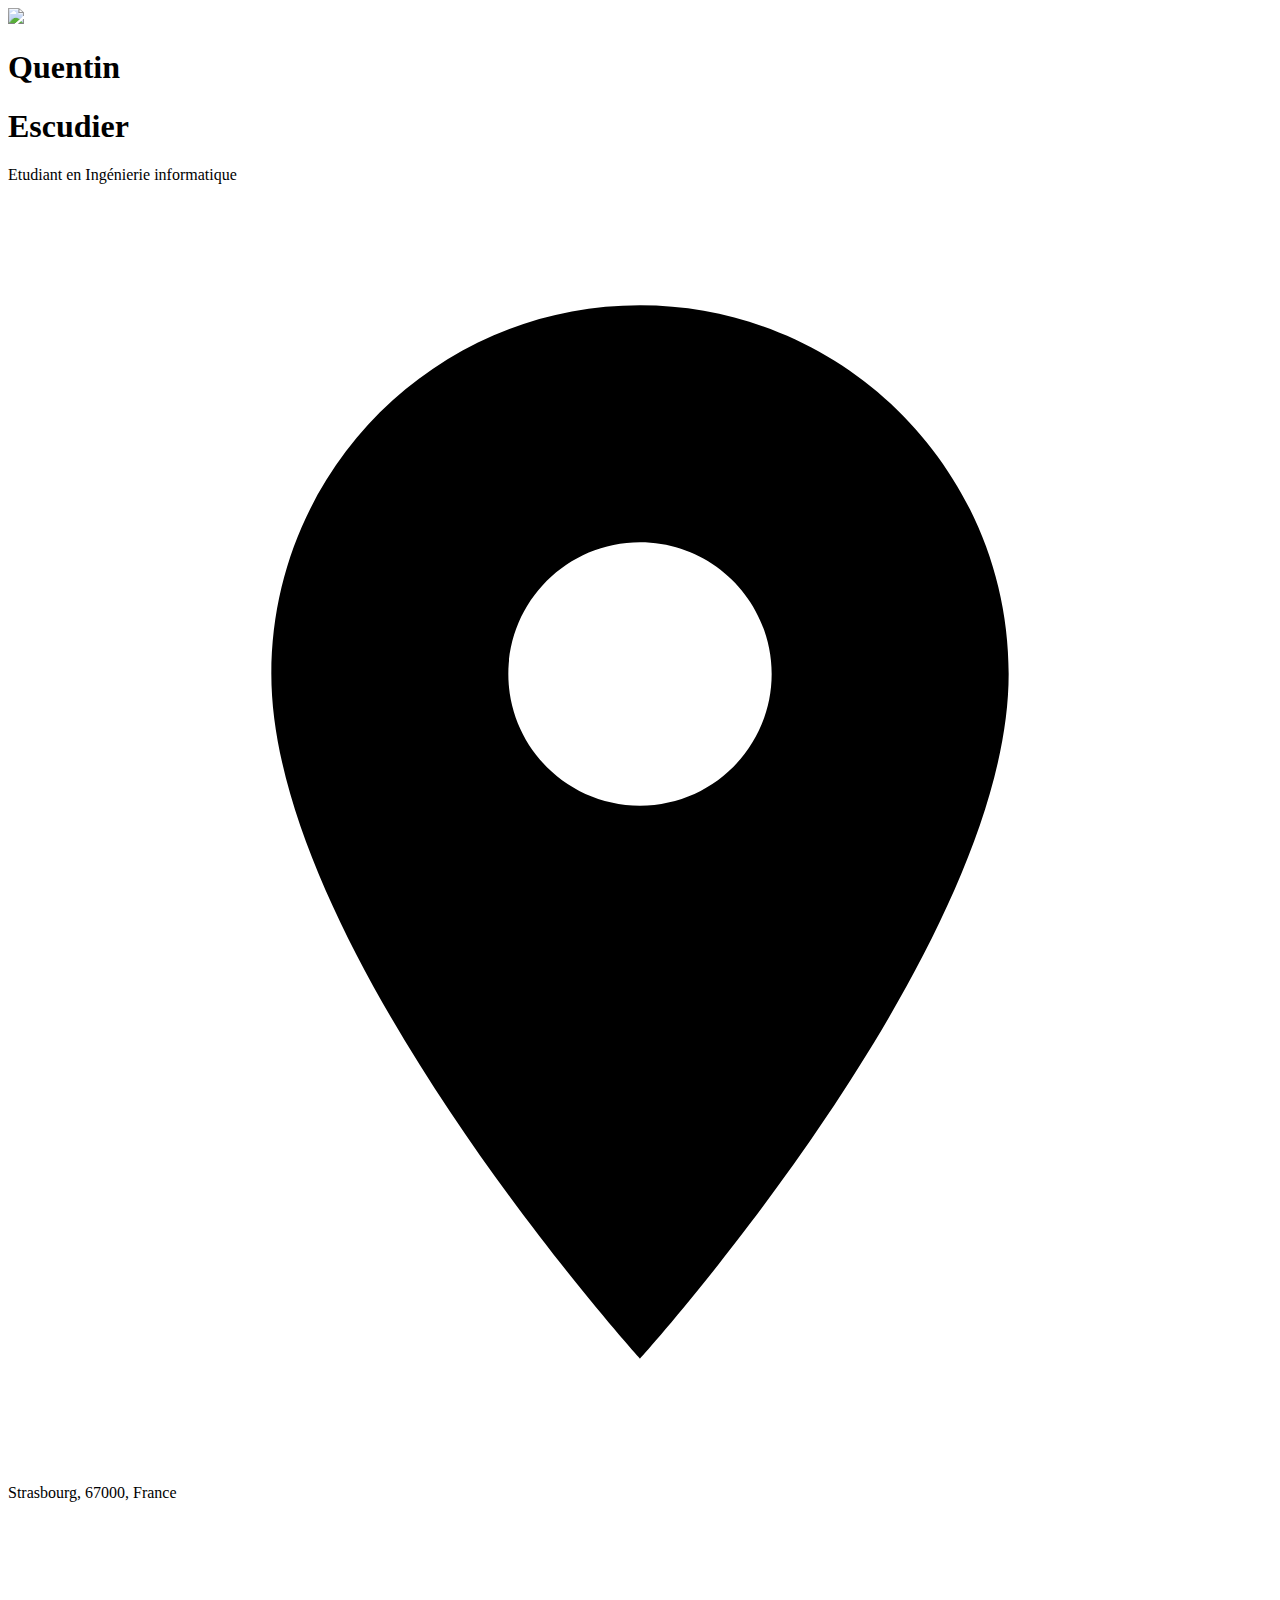
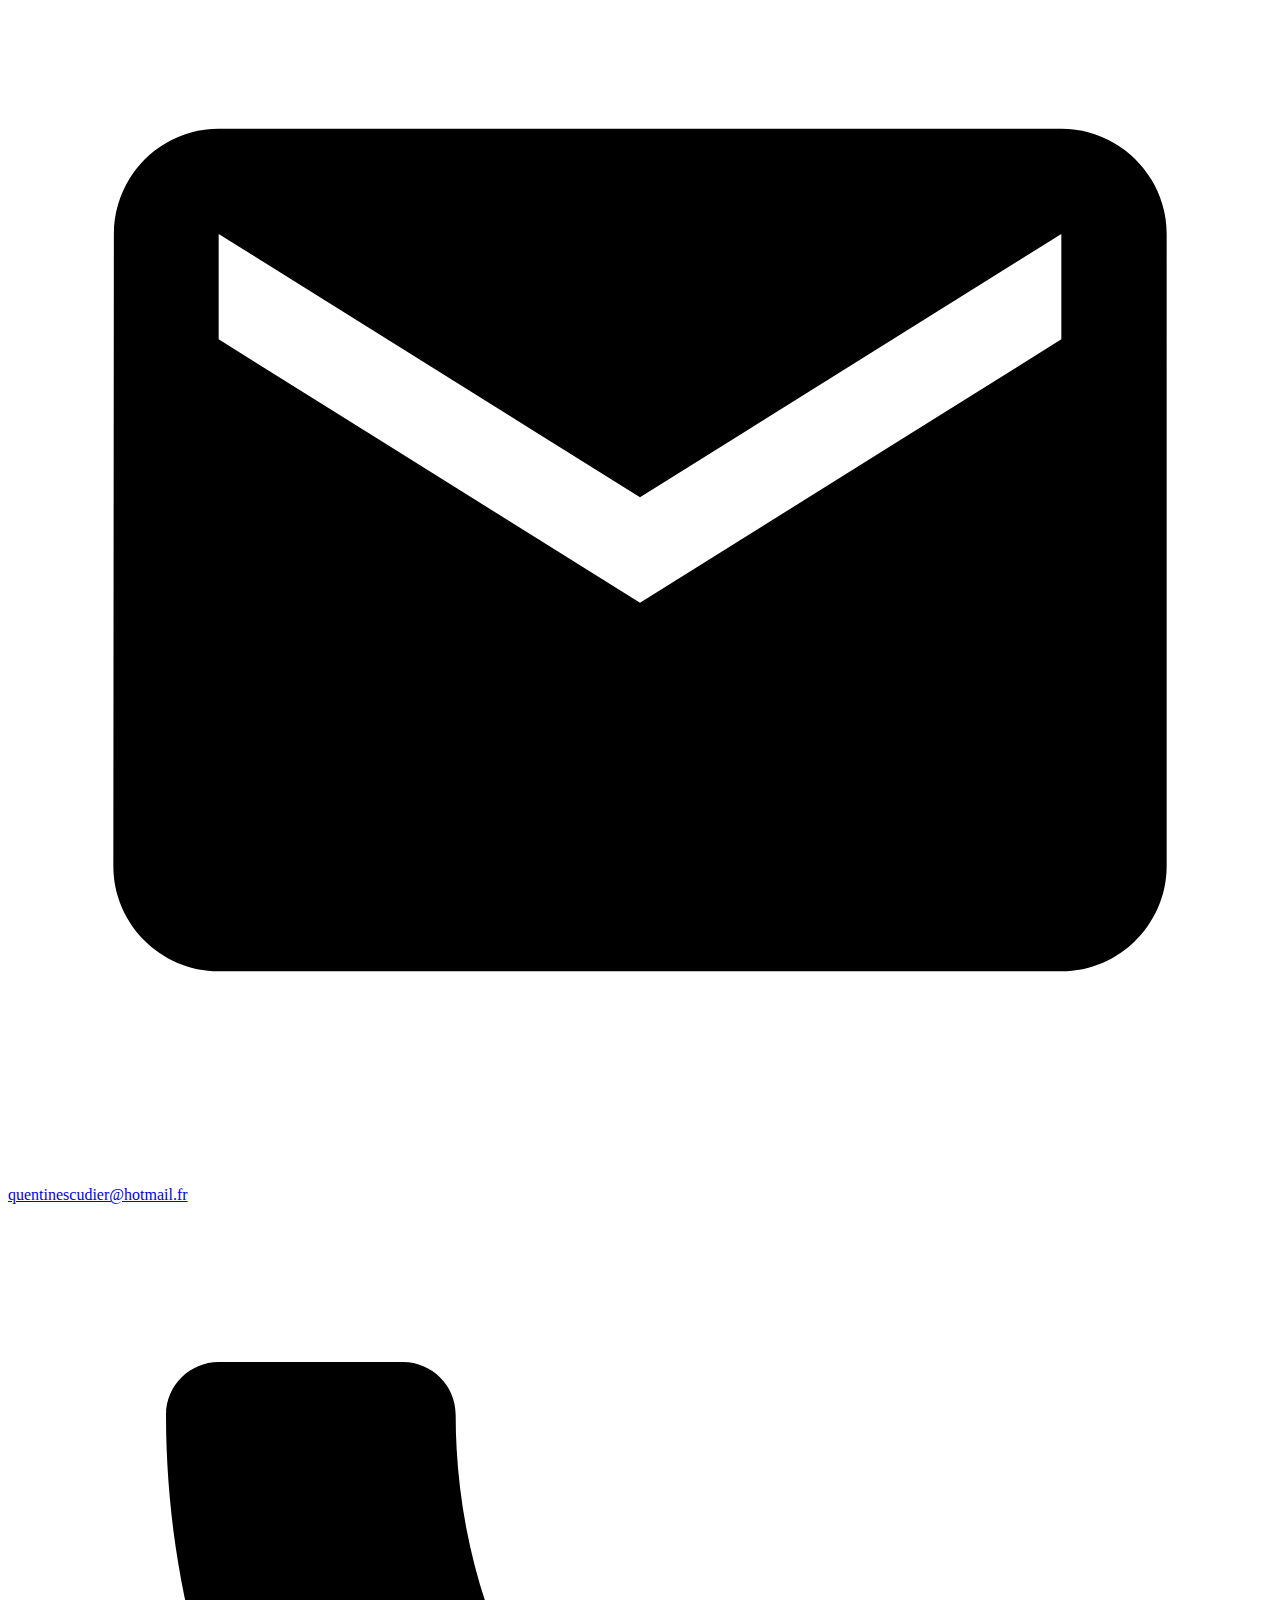
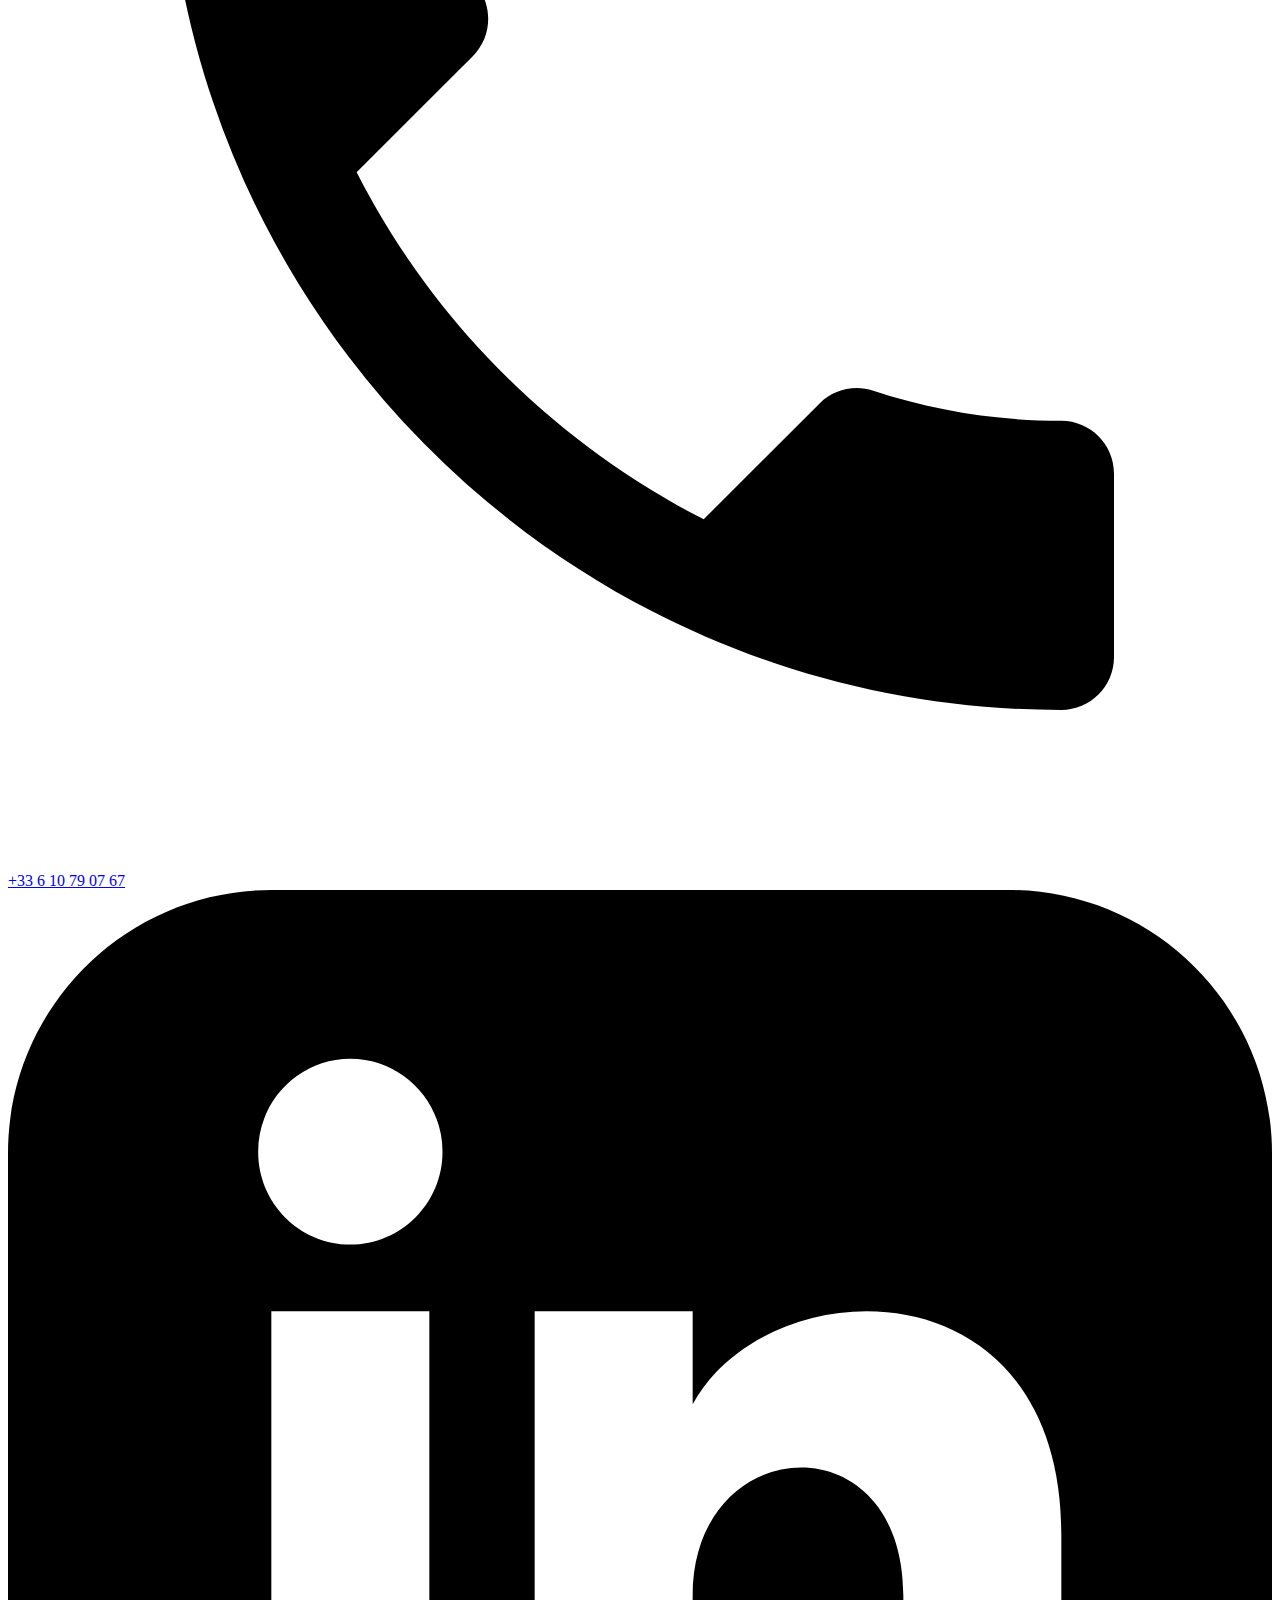
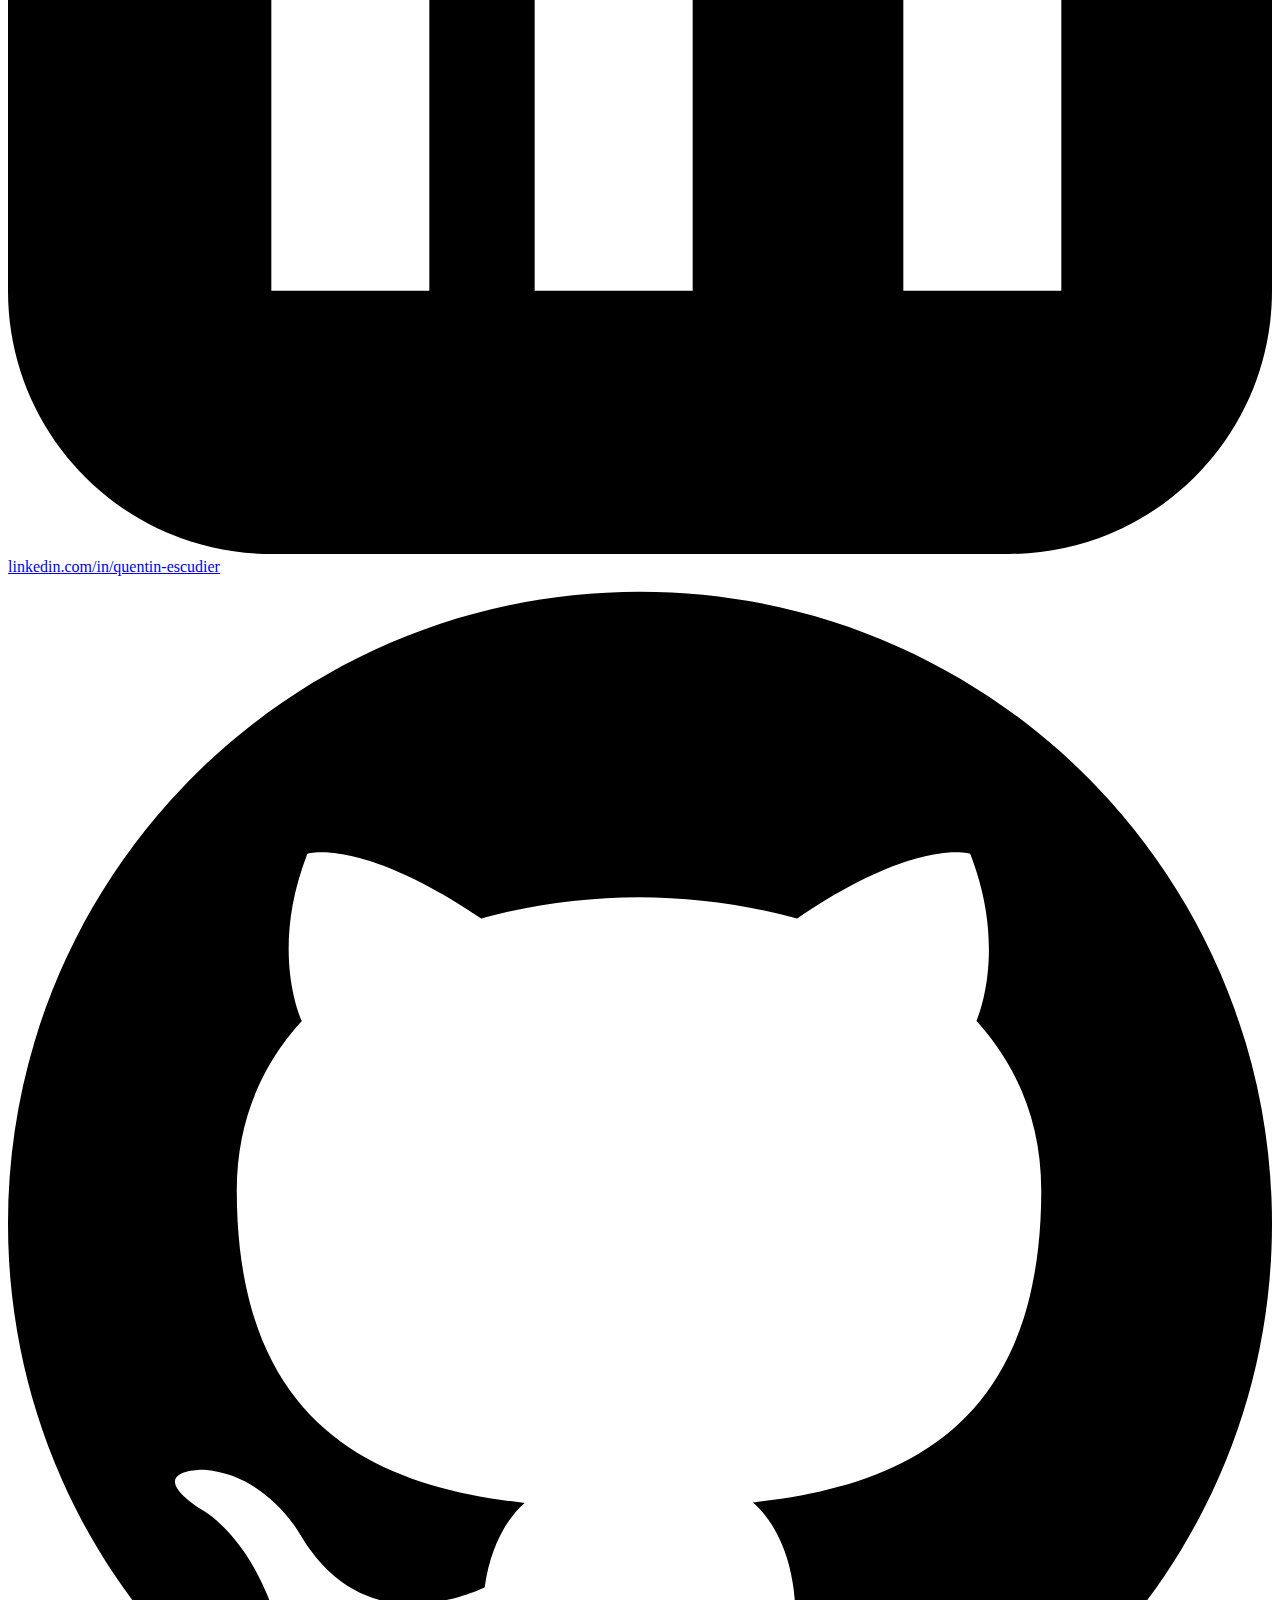
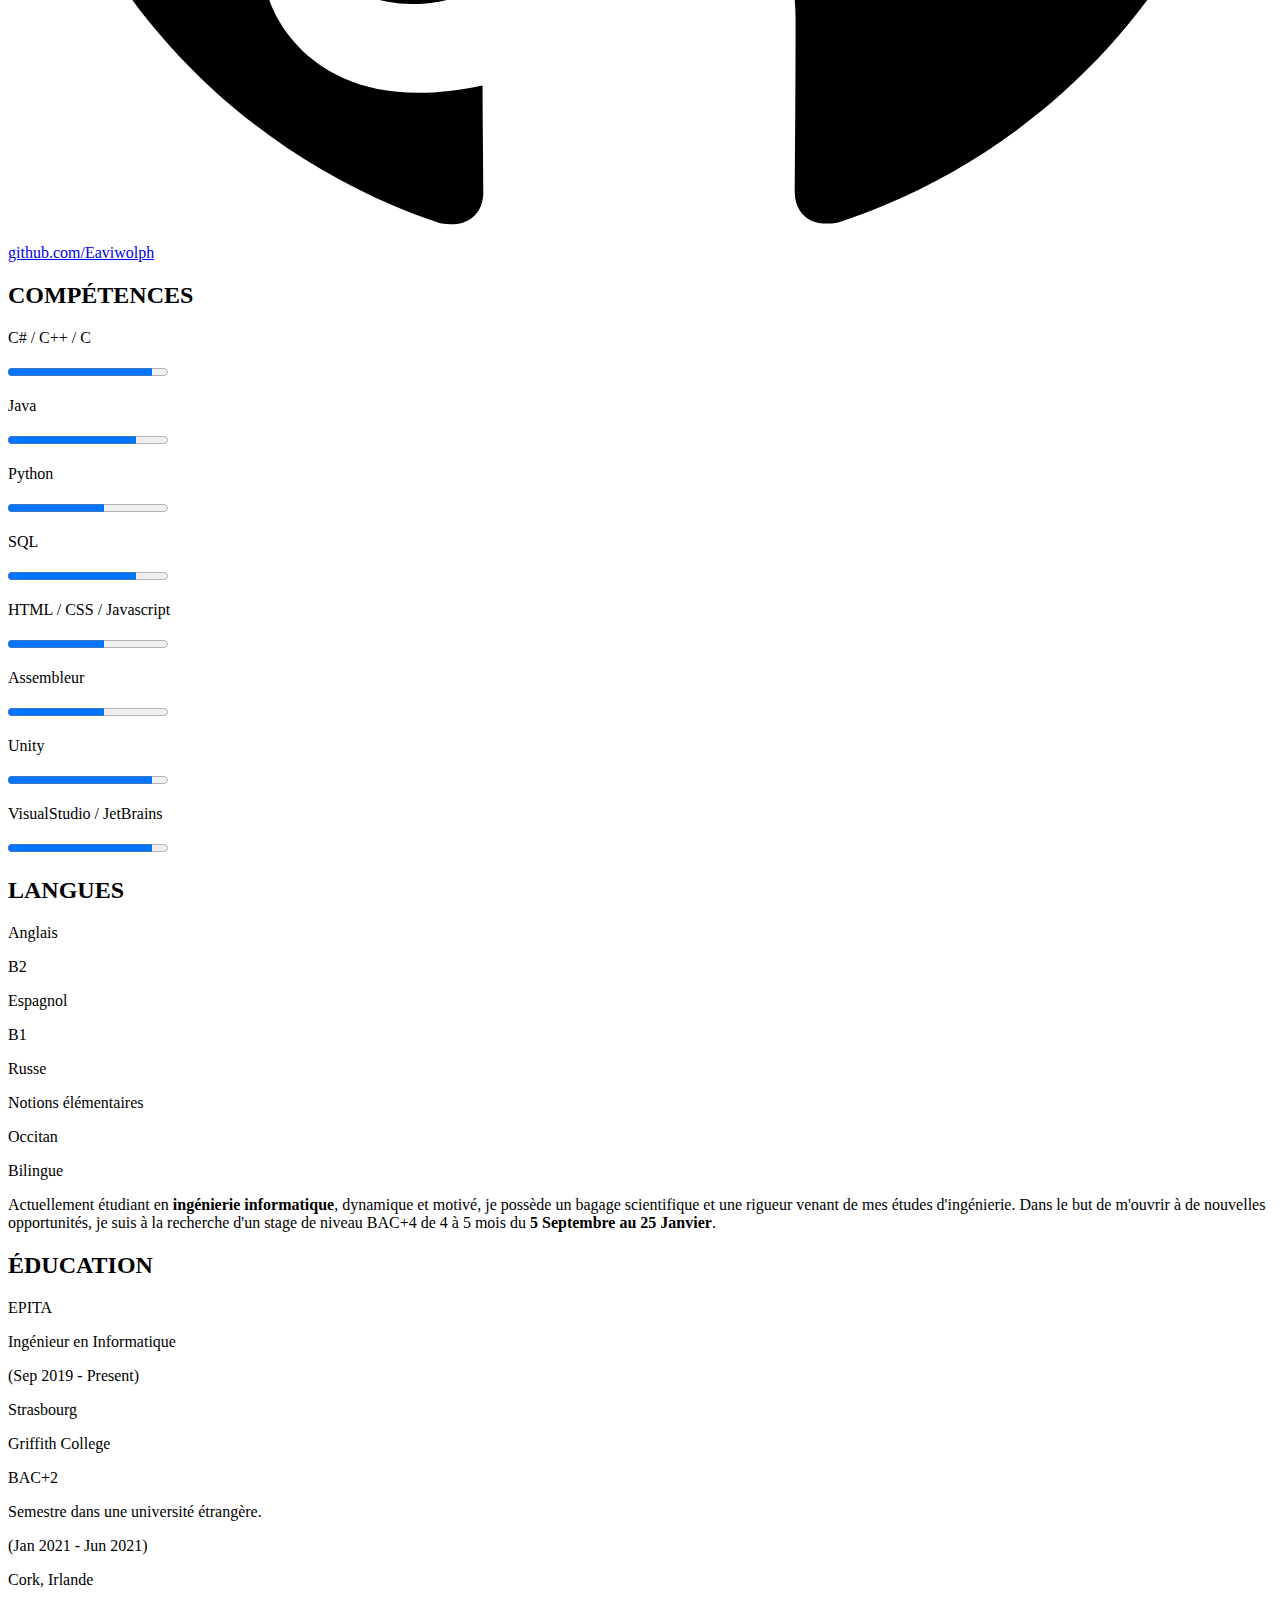
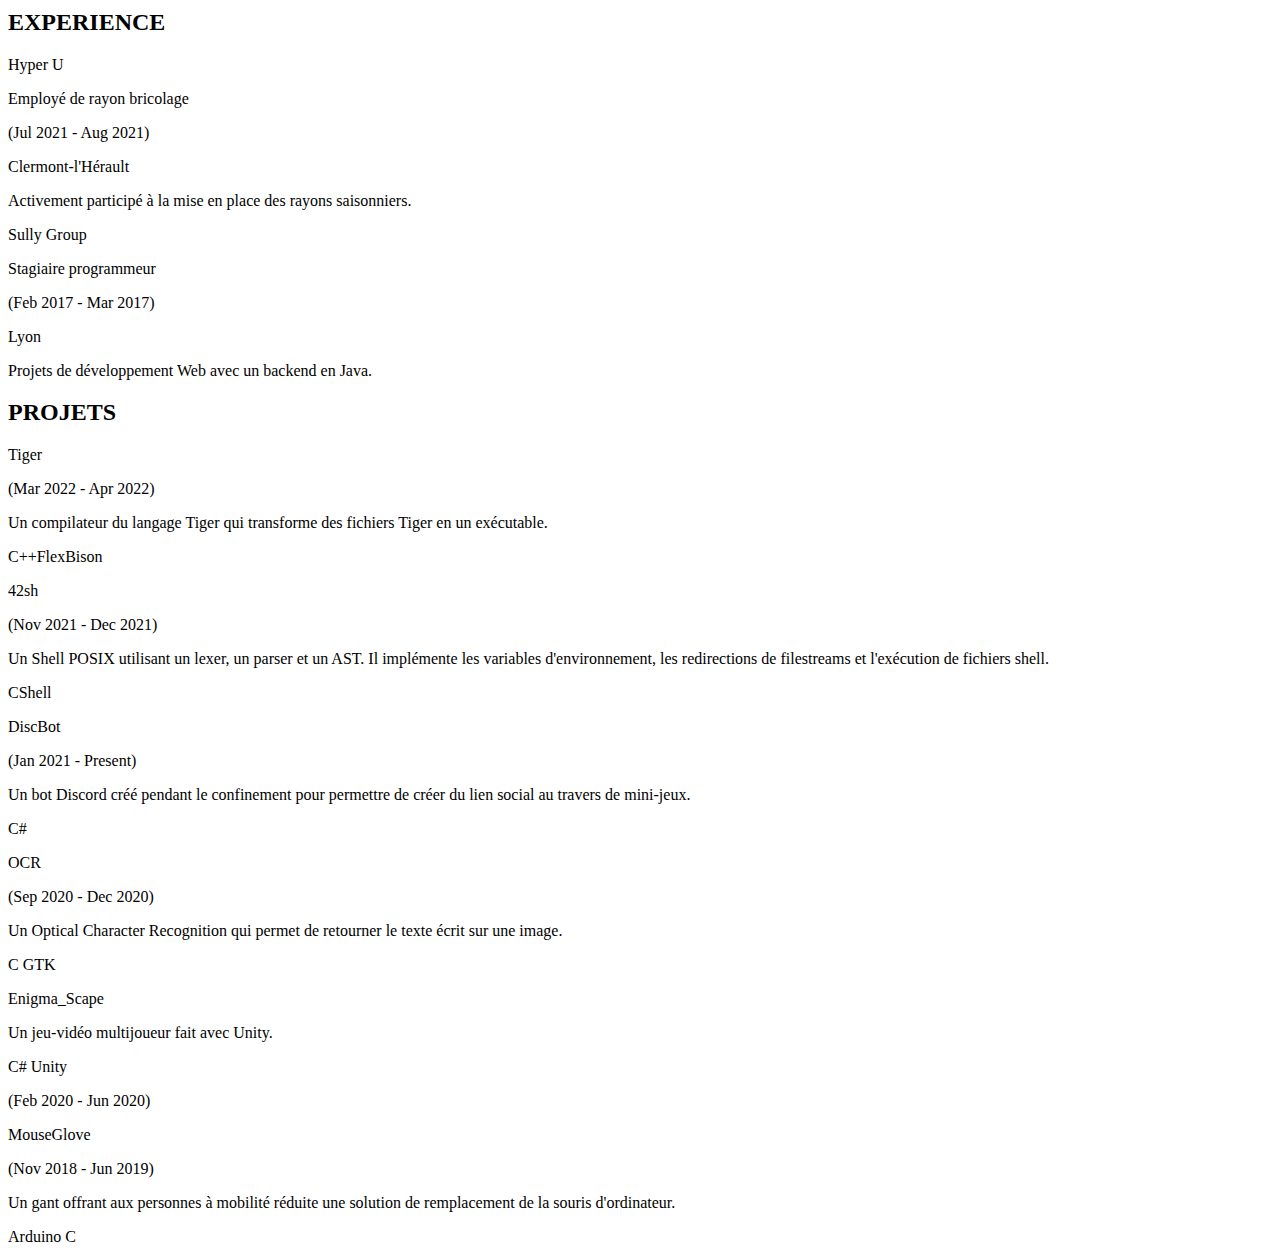
==== index.html @ d2137097 "language level" ====
<!DOCTYPE html>

<html lang="en">

<head>
    <meta charset="UTF-8">
    <title>CV</title>
    <link href="style.css" rel="stylesheet">

</head>

<body>

    <section id="g">
        <img id="pp" src="img/Profil.jpg">
        <h1>Quentin</h1>
        <h1>Escudier</h1>
        <p class="subTitle">Etudiant en Ingénierie informatique</p>
        <div class="comp">
            <svg viewBox="0 0 24 24">
                <path
                    d="M12 2C8.13 2 5 5.13 5 9c0 5.25 7 13 7 13s7-7.75 7-13c0-3.87-3.13-7-7-7zm0 9.5c-1.38 0-2.5-1.12-2.5-2.5s1.12-2.5 2.5-2.5 2.5 1.12 2.5 2.5-1.12 2.5-2.5 2.5z">
                </path>
            </svg>
            <p>Strasbourg, 67000, France</p>
        </div>
        <div class="comp">
            <svg viewBox="0 0 24 24">
                <path
                    d="M20 4H4c-1.1 0-1.99.9-1.99 2L2 18c0 1.1.9 2 2 2h16c1.1 0 2-.9 2-2V6c0-1.1-.9-2-2-2zm0 4-8 5-8-5V6l8 5 8-5v2z">
                </path>
            </svg>
            <a href="mailto:quentinescudier@hotmail.fr">quentinescudier@hotmail.fr</a>
        </div>
        <div class="comp">
            <svg viewBox="0 0 24 24">
                <path
                    d="M6.62 10.79c1.44 2.83 3.76 5.14 6.59 6.59l2.2-2.2c.27-.27.67-.36 1.02-.24 1.12.37 2.33.57 3.57.57.55 0 1 .45 1 1V20c0 .55-.45 1-1 1-9.39 0-17-7.61-17-17 0-.55.45-1 1-1h3.5c.55 0 1 .45 1 1 0 1.25.2 2.45.57 3.57.11.35.03.74-.25 1.02l-2.2 2.2z">
                </path>
            </svg>
            <a href="tel:+33610790767">+33 6 10 79 07 67</a>
        </div>
        <div class="comp">
            <svg viewBox="0 0 24 24" id="linkedinsvg">
                <path
                    d="M19 0h-14c-2.761 0-5 2.239-5 5v14c0 2.761 2.239 5 5 5h14c2.762 0 5-2.239 5-5v-14c0-2.761-2.238-5-5-5zm-11 19h-3v-11h3v11zm-1.5-12.268c-.966 0-1.75-.79-1.75-1.764s.784-1.764 1.75-1.764 1.75.79 1.75 1.764-.783 1.764-1.75 1.764zm13.5 12.268h-3v-5.604c0-3.368-4-3.113-4 0v5.604h-3v-11h3v1.765c1.396-2.586 7-2.777 7 2.476v6.759z" />
            </svg>
            <a href="https://www.linkedin.com/in/quentin-escudier/">linkedin.com/in/quentin-escudier</a>
        </div>
        <div class="comp">
            <svg viewBox="0 0 24 24" id="githubsvg">
                <path
                    d="M12 .297c-6.63 0-12 5.373-12 12 0 5.303 3.438 9.8 8.205 11.385.6.113.82-.258.82-.577 0-.285-.01-1.04-.015-2.04-3.338.724-4.042-1.61-4.042-1.61C4.422 18.07 3.633 17.7 3.633 17.7c-1.087-.744.084-.729.084-.729 1.205.084 1.838 1.236 1.838 1.236 1.07 1.835 2.809 1.305 3.495.998.108-.776.417-1.305.76-1.605-2.665-.3-5.466-1.332-5.466-5.93 0-1.31.465-2.38 1.235-3.22-.135-.303-.54-1.523.105-3.176 0 0 1.005-.322 3.3 1.23.96-.267 1.98-.399 3-.405 1.02.006 2.04.138 3 .405 2.28-1.552 3.285-1.23 3.285-1.23.645 1.653.24 2.873.12 3.176.765.84 1.23 1.91 1.23 3.22 0 4.61-2.805 5.625-5.475 5.92.42.36.81 1.096.81 2.22 0 1.606-.015 2.896-.015 3.286 0 .315.21.69.825.57C20.565 22.092 24 17.592 24 12.297c0-6.627-5.373-12-12-12" />
            </svg>
            <a href="https://github.com/Eaviwolph/">github.com/Eaviwolph</a>
        </div>
        <div>
            <h2>COMPÉTENCES</h2>
            <p class="comptext">C# / C++ / C</p>
            <progress value="90" max="100"></progress>
            <p class="comptext">Java</p>
            <progress value="80" max="100"></progress>
            <p class="comptext">Python</p>
            <progress value="60" max="100"></progress>
            <p class="comptext">SQL</p>
            <progress value="80" max="100"></progress>
            <p class="comptext">HTML / CSS / Javascript</p>
            <progress value="60" max="100"></progress>
            <p class="comptext">Assembleur</p>
            <progress value="60" max="100"></progress>
            <p class="comptext">Unity</p>
            <progress value="90" max="100"></progress>
            <p class="comptext">VisualStudio / JetBrains</p>
            <progress value="90" max="100"></progress>
        </div>
        <div>
            <h2>LANGUES</h2>
            <p class="Language">Anglais</p>
            <p class="subTitle">B2</p>
            <p class="Language">Espagnol</p>
            <p class="subTitle">B1</p>
            <p class="Language">Russe</p>
            <p class="subTitle">Notions élémentaires</p>
            <p class="Language">Occitan</p>
            <p class="subTitle">Bilingue</p>
        </div>
    </section>

    <section id="d">
        <p class="intro">Actuellement étudiant en <b>ingénierie informatique</b>, dynamique et motivé, je possède un bagage
            scientifique et une rigueur venant de mes études d'ingénierie. Dans le but de m'ouvrir à de nouvelles
            opportunités, je suis à la recherche d'un stage de niveau BAC+4 de 4 à 5 mois du <b>5 Septembre au 25 Janvier</b>.</p>

        <h2>ÉDUCATION</h2>
        <div class="detail">

            <div>
                <p class="title">EPITA</p>
                <p class="description">Ingénieur en Informatique</p>

            </div>
            <div>
                <p class="date">(Sep 2019 - Present)</p>
                <p class="location">Strasbourg</p>
            </div>
        </div>
        <div class="detail">
            <div>
                <p class="title">Griffith College</p>
                <p class="description">BAC+2</p>
                <p>Semestre dans une université étrangère.</p>
            </div>
            <div>
                <p class="date">(Jan 2021 - Jun 2021)</p>
                <p class="location">Cork, Irlande</p>
            </div>
        </div>

        <h2>EXPERIENCE</h2>
        <div class="detail">
            <div>
                <p class="title">Hyper U</p>
                <p class="description">Employé de rayon bricolage</p>

            </div>
            <div>
                <p class="date">(Jul 2021 - Aug 2021)</p>
                <p class="location">Clermont-l'Hérault</p>
            </div>
        </div>
        <p class="resume">Activement participé à la mise en place des rayons saisonniers.</p>

        <div class="detail">
            <div>
                <p class="title">Sully Group</p>
                <p class="description">Stagiaire programmeur</p>
            </div>
            <div>
                <p class="date">(Feb 2017 - Mar 2017)</p>
                <p class="location">Lyon</p>
            </div>
        </div>
        <p class="resume">Projets de développement Web avec un backend en Java.</p>
        <h2>PROJETS</h2>
        <div class="detail">
            <div>
                <p class="title">Tiger</p>
            </div>
            <div>
                <p class="date">(Mar 2022 - Apr 2022)</p>
            </div>


        </div>
        <p class="resume">Un compilateur du langage Tiger qui transforme des fichiers Tiger en un exécutable.</p>
        <div class="bubble">
            <span>C++</span><span>Flex</span><span>Bison</span>
        </div>

        <div class="detail">
            <div>
                <p class="title">42sh</p>
            </div>
            <div>
                <p class="date">(Nov 2021 - Dec 2021)</p>
            </div>
        </div>
        <p class="resume">Un Shell POSIX utilisant un lexer, un parser et un AST. Il implémente les
            variables d'environnement, les redirections de filestreams et l'exécution
            de fichiers shell.</p>
        <div class="bubble">
            <span>C</span><span>Shell</span>
        </div>

        <div class="detail">
            <div>
                <p class="title">DiscBot</p>

            </div>
            <div>
                <p class="date">(Jan 2021 - Present)</p>
            </div>
        </div>
        <p class="resume">Un bot Discord créé pendant le confinement pour permettre de créer du
            lien social au travers de mini-jeux.</p>
        <div class="bubble">
            <span>C#</span>
        </div>

        <div class="detail">
            <div>
                <p class="title">OCR</p>

            </div>
            <div>
                <p class="date">(Sep 2020 - Dec 2020)</p>
            </div>

        </div>
        <p class="resume">Un Optical Character Recognition qui permet de retourner le texte écrit sur une image.</p>
        <div class="bubble">
            <span>C</span> <span class="droite">GTK</span>
        </div>

        <div class="detail">
            <div>
                <p class="title">Enigma_Scape</p>
                <p>Un jeu-vidéo multijoueur fait avec Unity.</p>
                <div class="bubble">
                    <span>C#</span> <span class="droite">Unity</span>
                </div>
            </div>
            <div>
                <p class="date">(Feb 2020 - Jun 2020)</p>
            </div>

        </div>

        <div class="detail">
            <div>
                <p class="title">MouseGlove</p>

            </div>
            <div>
                <p class="date">(Nov 2018 - Jun 2019)</p>
            </div>
        </div>
        <p class="resume">Un gant offrant aux personnes à mobilité réduite une solution de
            remplacement de la souris d'ordinateur.</p>
        <div class="bubble">
            <span>Arduino</span> <span class="droite">C</span>
        </div>
    </section>

</body>

</html>
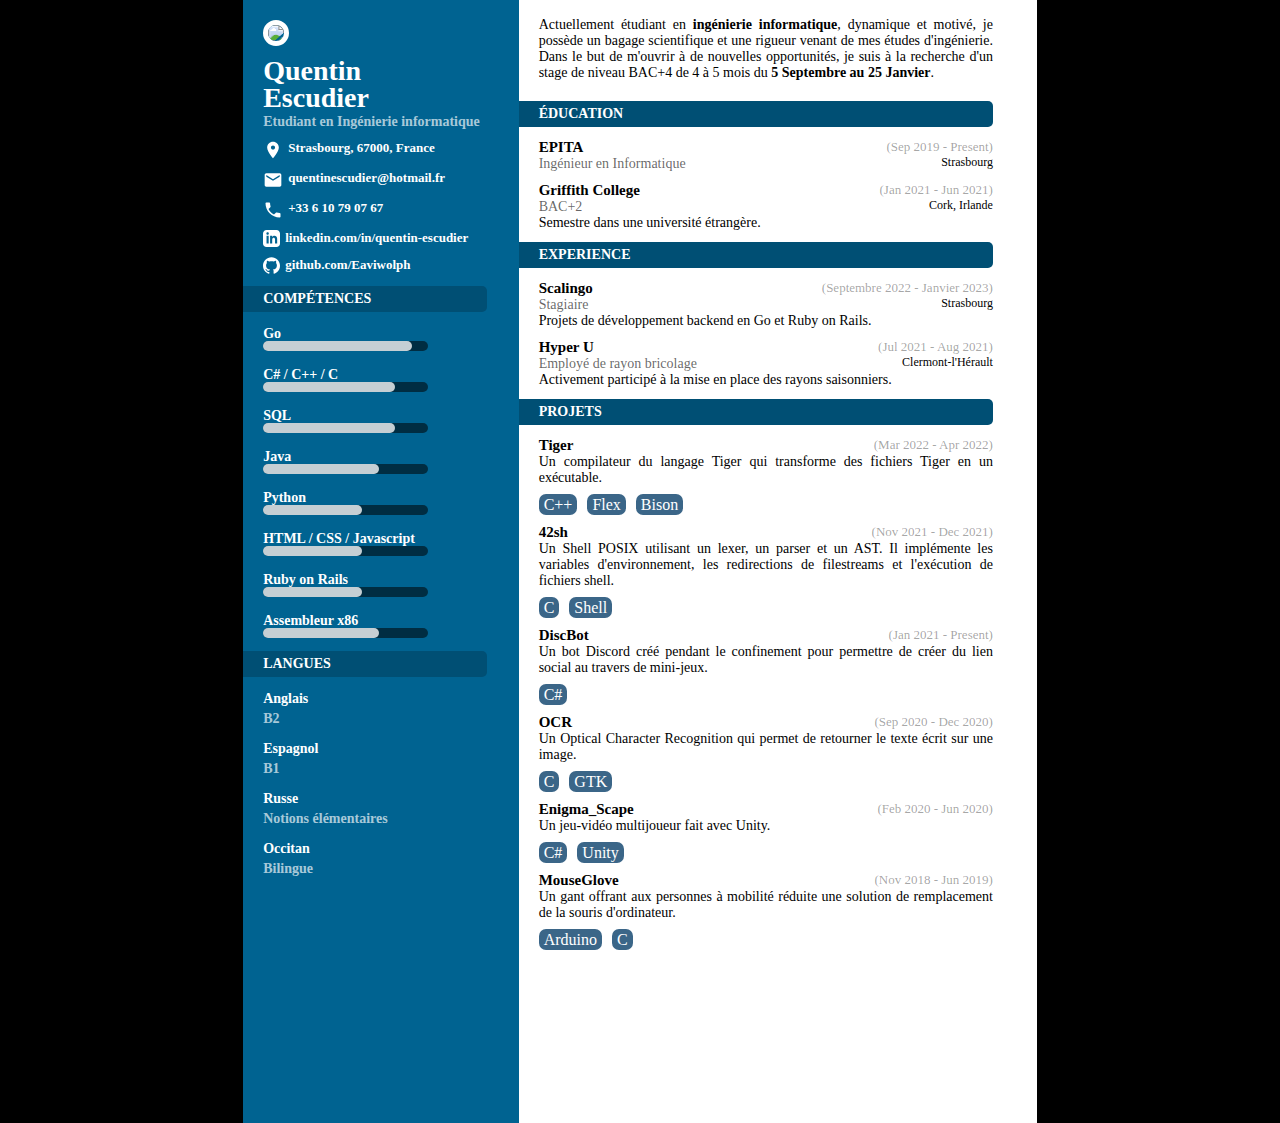
==== commit c2d5d84a: "chore: Scalingo and go skills added" ====
--- a/index.html
+++ b/index.html
@@ -56,22 +56,22 @@
         </div>
         <div>
             <h2>COMPÉTENCES</h2>
-            <p class="comptext">C# / C++ / C</p>
+            <p class="context">Go</p>
             <progress value="90" max="100"></progress>
-            <p class="comptext">Java</p>
+            <p class="context">C# / C++ / C</p>
             <progress value="80" max="100"></progress>
-            <p class="comptext">Python</p>
+            <p class="context">SQL</p>
+            <progress value="80" max="100"></progress>
+            <p class="context">Java</p>
+            <progress value="70" max="100"></progress>
+            <p class="context">Python</p>
             <progress value="60" max="100"></progress>
-            <p class="comptext">SQL</p>
-            <progress value="80" max="100"></progress>
-            <p class="comptext">HTML / CSS / Javascript</p>
+            <p class="context">HTML / CSS / Javascript</p>
             <progress value="60" max="100"></progress>
-            <p class="comptext">Assembleur</p>
+            <p class="context">Ruby on Rails</p>
             <progress value="60" max="100"></progress>
-            <p class="comptext">Unity</p>
-            <progress value="90" max="100"></progress>
-            <p class="comptext">VisualStudio / JetBrains</p>
-            <progress value="90" max="100"></progress>
+            <p class="context">Assembleur x86</p>
+            <progress value="70" max="100"></progress>
         </div>
         <div>
             <h2>LANGUES</h2>
@@ -93,7 +93,6 @@
 
         <h2>ÉDUCATION</h2>
         <div class="detail">
-
             <div>
                 <p class="title">EPITA</p>
                 <p class="description">Ingénieur en Informatique</p>
@@ -119,6 +118,17 @@
         <h2>EXPERIENCE</h2>
         <div class="detail">
             <div>
+                <p class="title">Scalingo</p>
+                <p class="description">Stagiaire</p>
+            </div>
+            <div>
+                <p class="date">(Septembre 2022 - Janvier 2023)</p>
+                <p class="location">Strasbourg</p>
+            </div>
+        </div>
+        <p class="resume">Projets de développement backend en Go et Ruby on Rails.</p>
+        <div class="detail">
+            <div>
                 <p class="title">Hyper U</p>
                 <p class="description">Employé de rayon bricolage</p>
 
@@ -130,17 +140,6 @@
         </div>
         <p class="resume">Activement participé à la mise en place des rayons saisonniers.</p>
 
-        <div class="detail">
-            <div>
-                <p class="title">Sully Group</p>
-                <p class="description">Stagiaire programmeur</p>
-            </div>
-            <div>
-                <p class="date">(Feb 2017 - Mar 2017)</p>
-                <p class="location">Lyon</p>
-            </div>
-        </div>
-        <p class="resume">Projets de développement Web avec un backend en Java.</p>
         <h2>PROJETS</h2>
         <div class="detail">
             <div>
@@ -149,8 +148,6 @@
             <div>
                 <p class="date">(Mar 2022 - Apr 2022)</p>
             </div>
-
-
         </div>
         <p class="resume">Un compilateur du langage Tiger qui transforme des fichiers Tiger en un exécutable.</p>
         <div class="bubble">
@@ -231,7 +228,5 @@
             <span>Arduino</span> <span class="droite">C</span>
         </div>
     </section>
-
 </body>
-
 </html>--- a/style.css
+++ b/style.css
@@ -0,0 +1,194 @@
+@font-face {
+    font-family: "OpenSans";
+    src: url("font/OpenSans/OpenSans-VariableFont_wdth,wght.ttf") format("OpenType");
+}
+
+html {
+    background-color: black;
+    margin: 0;
+    padding: 0;
+}
+
+body {
+    margin: 0;
+    background-color: white;
+    width: 21cm;
+    height: 29.7cm;
+    margin-left: auto;
+    margin-right: auto;
+    display: flex;
+    flex-direction: row;
+
+    font-family: "OpenSans";
+}
+
+#g {
+    font-weight: bold;
+    background-color: #006391;
+    width: 33%;
+    padding: 20px;
+    color: white;
+}
+
+#d {
+    background-color: white;
+    width: 67%;
+    padding: 20px;
+}
+
+#d p {
+
+    font-size: 14px;
+    margin-bottom: 20px;
+    text-align: justify;
+}
+
+#d .intro {
+    margin-top: -3px;
+    width: 95%;
+}
+
+svg {
+    fill: white;
+    width: 20px;
+    margin-right: 5px;
+}
+
+a {
+    color: white;
+    text-decoration: none;
+}
+
+#pp {
+    border-radius: 50%;
+    width: 120px;
+    border: solid white 5px;
+}
+
+.comp {
+    display: flex;
+    flex-direction: row;
+    font-size: 13px;
+    margin-top: 10px;
+    margin-bottom: 10px;
+}
+
+.comp * {
+    margin-top: 0;
+    margin-bottom: 0;
+}
+
+h1 {
+    font-size: 28px;
+    margin-bottom: -10px;
+    margin-top: 5px;
+}
+
+h2 {
+    font-size: 14px;
+    background-color: #004F74;
+    margin-left: -20px;
+    padding-left: 20px;
+    padding-top: 5px;
+    padding-bottom: 5px;
+    border-top-right-radius: 5px;
+    border-bottom-right-radius: 5px;
+    width: 95%;
+    color: white;
+}
+
+.subTitle {
+    font-size: 14px;
+    margin-top: 10px;
+    margin-bottom: 0px;
+    color: rgba(255, 255, 255, 0.67);
+}
+
+#g {
+    font-size: 14px;
+}
+
+.Language {
+    margin-bottom: -6px;
+}
+
+.detail {
+    display: flex;
+    flex-direction: row;
+    width: 95%;
+    justify-content: space-between;
+    margin-top: 10px;
+}
+
+#d .detail div p {
+    margin: 0 0 0 0;
+}
+
+.bubble span {
+    background-color: #3b6688;
+    color: #fff;
+    border-radius: 7px;
+    padding: 2px 5px 2px 5px;
+    margin-right: 10px;
+}
+
+.bubble {
+    margin-top: 10px;
+}
+
+.description {
+    color: rgba(0, 0, 0, 0.61);
+}
+
+#d .resume {
+    margin: 0;
+    margin-bottom: 0;
+    width: 95%;
+}
+
+#d .date {
+    color: rgba(0, 0, 0, 0.37);
+    font-size: 13px;
+}
+
+#d .location {
+    font-size: 12px;
+    text-align: right;
+}
+
+#d .title {
+    font-weight: bold;
+    font-size: 15px;
+}
+
+.droite {
+    margin-left: -4px;
+}
+
+progress {
+    -webkit-appearance: none;
+    width: 70%;
+    height: 10px;
+}
+
+::-webkit-progress-bar {
+    background-color: #0000008a;
+    border-radius: 10px;
+}
+
+::-webkit-progress-value {
+    background-color: rgba(255, 255, 255, 0.774);
+    border-radius: 10px;
+}
+
+.context {
+    margin-bottom: -5px;
+}
+
+#linkedinsvg{
+    width: 17px;
+}
+
+#githubsvg{
+    width: 17px;
+}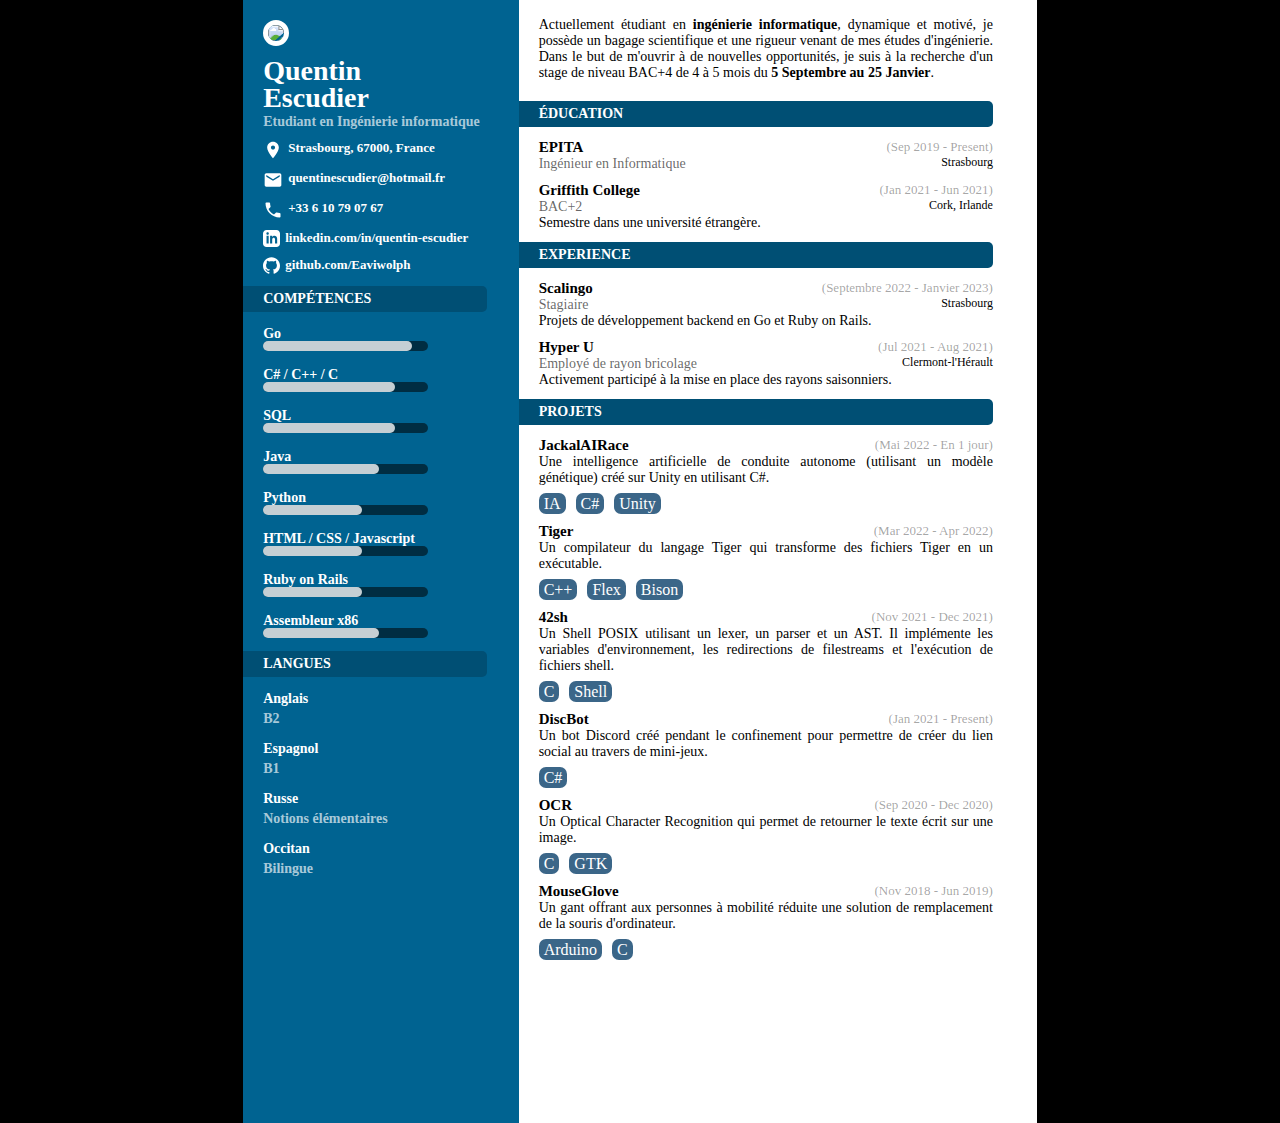
==== commit 0a8cdd36: "chore: JackalAIRace AI added" ====
--- a/index.html
+++ b/index.html
@@ -143,6 +143,18 @@
         <h2>PROJETS</h2>
         <div class="detail">
             <div>
+                <p class="title">JackalAIRace</p>
+            </div>
+            <div>
+                <p class="date">(Mai 2022 - En 1 jour)</p>
+            </div>
+        </div>
+        <p class="resume">Une intelligence artificielle de conduite autonome (utilisant un modèle génétique) créé sur Unity en utilisant C#.</p>
+        <div class="bubble">
+            <span>IA</span><span>C#</span><span>Unity</span>
+        </div>
+        <div class="detail">
+            <div>
                 <p class="title">Tiger</p>
             </div>
             <div>
@@ -196,21 +208,7 @@
         </div>
         <p class="resume">Un Optical Character Recognition qui permet de retourner le texte écrit sur une image.</p>
         <div class="bubble">
-            <span>C</span> <span class="droite">GTK</span>
-        </div>
-
-        <div class="detail">
-            <div>
-                <p class="title">Enigma_Scape</p>
-                <p>Un jeu-vidéo multijoueur fait avec Unity.</p>
-                <div class="bubble">
-                    <span>C#</span> <span class="droite">Unity</span>
-                </div>
-            </div>
-            <div>
-                <p class="date">(Feb 2020 - Jun 2020)</p>
-            </div>
-
+            <span>C</span><span>GTK</span>
         </div>
 
         <div class="detail">
@@ -225,7 +223,7 @@
         <p class="resume">Un gant offrant aux personnes à mobilité réduite une solution de
             remplacement de la souris d'ordinateur.</p>
         <div class="bubble">
-            <span>Arduino</span> <span class="droite">C</span>
+            <span>Arduino</span><span>C</span>
         </div>
     </section>
 </body>
--- a/style.css
+++ b/style.css
@@ -133,7 +133,7 @@
 }
 
 .bubble {
-    margin-top: 10px;
+    margin-top: 9px;
 }
 
 .description {
@@ -159,10 +159,6 @@
 #d .title {
     font-weight: bold;
     font-size: 15px;
-}
-
-.droite {
-    margin-left: -4px;
 }
 
 progress {
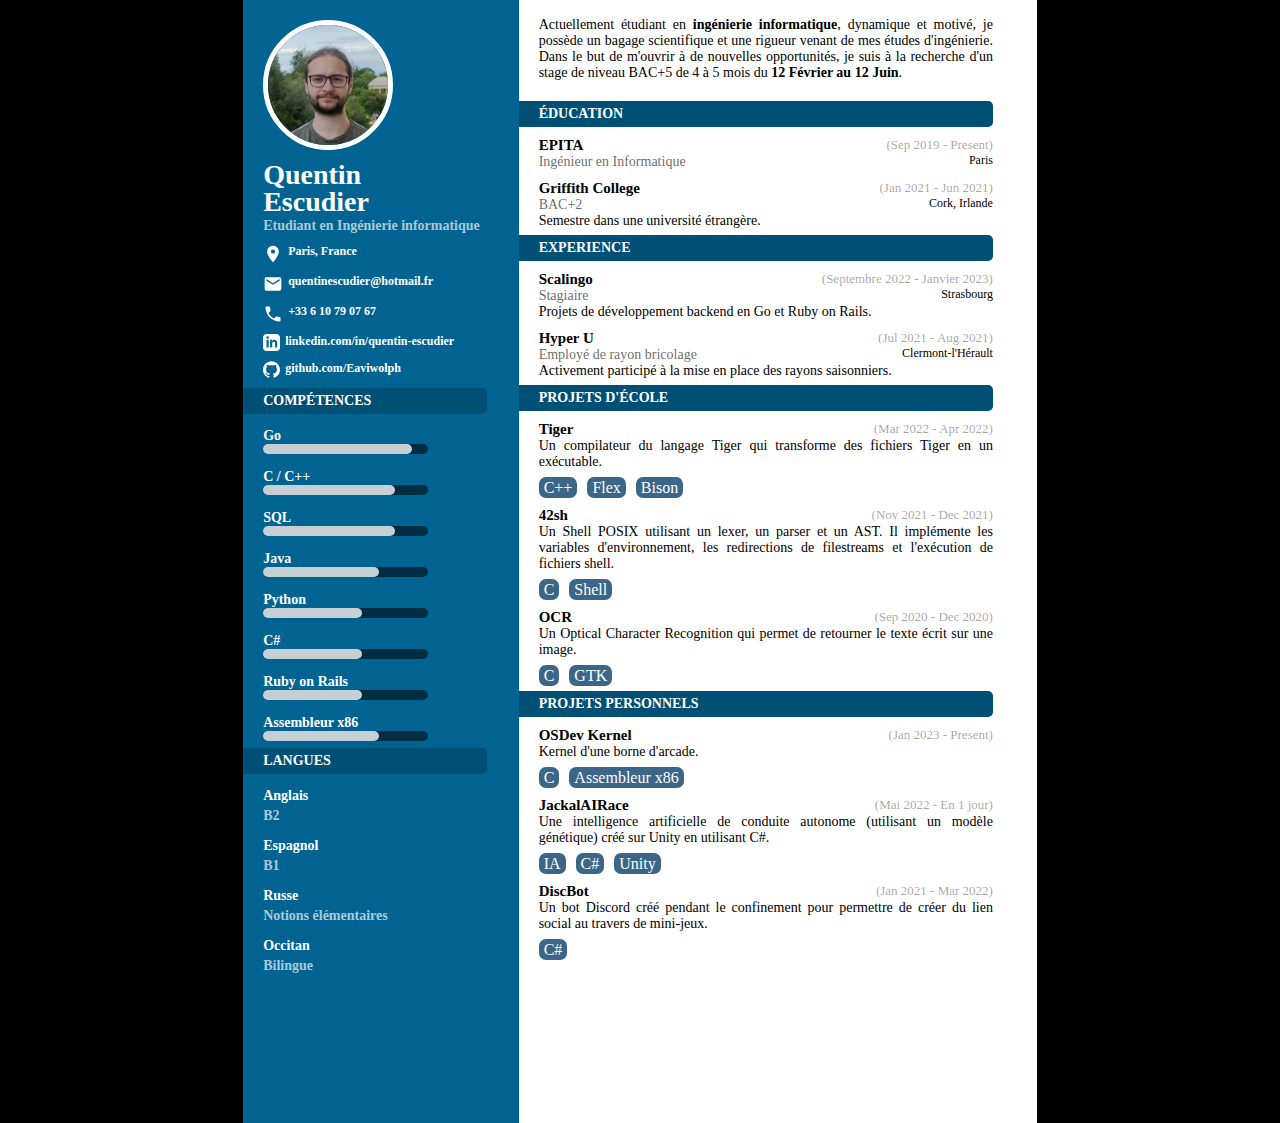
==== commit de0f5cf4: "Resume updated + cleaning var names" ====
--- a/index.html
+++ b/index.html
@@ -11,8 +11,8 @@
 
 <body>
 
-    <section id="g">
-        <img id="pp" src="img/Profil.jpg">
+    <section id="left">
+        <img id="profil" src="img/Profil.jpg">
         <h1>Quentin</h1>
         <h1>Escudier</h1>
         <p class="subTitle">Etudiant en Ingénierie informatique</p>
@@ -22,7 +22,7 @@
                     d="M12 2C8.13 2 5 5.13 5 9c0 5.25 7 13 7 13s7-7.75 7-13c0-3.87-3.13-7-7-7zm0 9.5c-1.38 0-2.5-1.12-2.5-2.5s1.12-2.5 2.5-2.5 2.5 1.12 2.5 2.5-1.12 2.5-2.5 2.5z">
                 </path>
             </svg>
-            <p>Strasbourg, 67000, France</p>
+            <p>Paris, France</p>
         </div>
         <div class="comp">
             <svg viewBox="0 0 24 24">
@@ -58,7 +58,7 @@
             <h2>COMPÉTENCES</h2>
             <p class="context">Go</p>
             <progress value="90" max="100"></progress>
-            <p class="context">C# / C++ / C</p>
+            <p class="context">C / C++</p>
             <progress value="80" max="100"></progress>
             <p class="context">SQL</p>
             <progress value="80" max="100"></progress>
@@ -66,7 +66,7 @@
             <progress value="70" max="100"></progress>
             <p class="context">Python</p>
             <progress value="60" max="100"></progress>
-            <p class="context">HTML / CSS / Javascript</p>
+            <p class="context">C#</p>
             <progress value="60" max="100"></progress>
             <p class="context">Ruby on Rails</p>
             <progress value="60" max="100"></progress>
@@ -75,156 +75,166 @@
         </div>
         <div>
             <h2>LANGUES</h2>
-            <p class="Language">Anglais</p>
+            <p class="language">Anglais</p>
             <p class="subTitle">B2</p>
-            <p class="Language">Espagnol</p>
+            <p class="language">Espagnol</p>
             <p class="subTitle">B1</p>
-            <p class="Language">Russe</p>
+            <p class="language">Russe</p>
             <p class="subTitle">Notions élémentaires</p>
-            <p class="Language">Occitan</p>
+            <p class="language">Occitan</p>
             <p class="subTitle">Bilingue</p>
         </div>
     </section>
 
-    <section id="d">
-        <p class="intro">Actuellement étudiant en <b>ingénierie informatique</b>, dynamique et motivé, je possède un bagage
-            scientifique et une rigueur venant de mes études d'ingénierie. Dans le but de m'ouvrir à de nouvelles
-            opportunités, je suis à la recherche d'un stage de niveau BAC+4 de 4 à 5 mois du <b>5 Septembre au 25 Janvier</b>.</p>
-
-        <h2>ÉDUCATION</h2>
-        <div class="detail">
-            <div>
-                <p class="title">EPITA</p>
-                <p class="description">Ingénieur en Informatique</p>
-
-            </div>
-            <div>
-                <p class="date">(Sep 2019 - Present)</p>
-                <p class="location">Strasbourg</p>
-            </div>
-        </div>
-        <div class="detail">
-            <div>
-                <p class="title">Griffith College</p>
-                <p class="description">BAC+2</p>
-                <p>Semestre dans une université étrangère.</p>
-            </div>
-            <div>
-                <p class="date">(Jan 2021 - Jun 2021)</p>
-                <p class="location">Cork, Irlande</p>
-            </div>
-        </div>
-
-        <h2>EXPERIENCE</h2>
-        <div class="detail">
-            <div>
-                <p class="title">Scalingo</p>
-                <p class="description">Stagiaire</p>
-            </div>
-            <div>
-                <p class="date">(Septembre 2022 - Janvier 2023)</p>
-                <p class="location">Strasbourg</p>
-            </div>
-        </div>
-        <p class="resume">Projets de développement backend en Go et Ruby on Rails.</p>
-        <div class="detail">
-            <div>
-                <p class="title">Hyper U</p>
-                <p class="description">Employé de rayon bricolage</p>
-
-            </div>
-            <div>
-                <p class="date">(Jul 2021 - Aug 2021)</p>
-                <p class="location">Clermont-l'Hérault</p>
-            </div>
-        </div>
-        <p class="resume">Activement participé à la mise en place des rayons saisonniers.</p>
-
-        <h2>PROJETS</h2>
-        <div class="detail">
-            <div>
-                <p class="title">JackalAIRace</p>
-            </div>
-            <div>
-                <p class="date">(Mai 2022 - En 1 jour)</p>
-            </div>
-        </div>
-        <p class="resume">Une intelligence artificielle de conduite autonome (utilisant un modèle génétique) créé sur Unity en utilisant C#.</p>
-        <div class="bubble">
-            <span>IA</span><span>C#</span><span>Unity</span>
-        </div>
-        <div class="detail">
-            <div>
-                <p class="title">Tiger</p>
-            </div>
-            <div>
-                <p class="date">(Mar 2022 - Apr 2022)</p>
-            </div>
-        </div>
-        <p class="resume">Un compilateur du langage Tiger qui transforme des fichiers Tiger en un exécutable.</p>
-        <div class="bubble">
-            <span>C++</span><span>Flex</span><span>Bison</span>
-        </div>
-
-        <div class="detail">
-            <div>
-                <p class="title">42sh</p>
-            </div>
-            <div>
-                <p class="date">(Nov 2021 - Dec 2021)</p>
-            </div>
-        </div>
-        <p class="resume">Un Shell POSIX utilisant un lexer, un parser et un AST. Il implémente les
-            variables d'environnement, les redirections de filestreams et l'exécution
-            de fichiers shell.</p>
-        <div class="bubble">
-            <span>C</span><span>Shell</span>
-        </div>
-
-        <div class="detail">
-            <div>
-                <p class="title">DiscBot</p>
-
-            </div>
-            <div>
-                <p class="date">(Jan 2021 - Present)</p>
-            </div>
-        </div>
-        <p class="resume">Un bot Discord créé pendant le confinement pour permettre de créer du
-            lien social au travers de mini-jeux.</p>
-        <div class="bubble">
-            <span>C#</span>
-        </div>
-
-        <div class="detail">
-            <div>
-                <p class="title">OCR</p>
-
-            </div>
-            <div>
-                <p class="date">(Sep 2020 - Dec 2020)</p>
-            </div>
-
-        </div>
-        <p class="resume">Un Optical Character Recognition qui permet de retourner le texte écrit sur une image.</p>
-        <div class="bubble">
-            <span>C</span><span>GTK</span>
-        </div>
-
-        <div class="detail">
-            <div>
-                <p class="title">MouseGlove</p>
-
-            </div>
-            <div>
-                <p class="date">(Nov 2018 - Jun 2019)</p>
-            </div>
-        </div>
-        <p class="resume">Un gant offrant aux personnes à mobilité réduite une solution de
-            remplacement de la souris d'ordinateur.</p>
-        <div class="bubble">
-            <span>Arduino</span><span>C</span>
+    <section id="right">
+        <p class="intro">Actuellement étudiant en <b>ingénierie informatique</b>, dynamique et motivé, je possède un
+            bagage scientifique et une rigueur venant de mes études d'ingénierie. Dans le but de m'ouvrir à de nouvelles
+            opportunités, je suis à la recherche d'un stage de niveau BAC+5 de 4 à 5 mois du <b>12 Février au 12
+                Juin</b>.
+        </p>
+
+        <div>
+            <h2>ÉDUCATION</h2>
+            <div class="detail">
+                <div>
+                    <p class="title">EPITA</p>
+                    <p class="description">Ingénieur en Informatique</p>
+                </div>
+                <div>
+                    <p class="date">(Sep 2019 - Present)</p>
+                    <p class="location">Paris</p>
+                </div>
+            </div>
+            <div class="detail">
+                <div>
+                    <p class="title">Griffith College</p>
+                    <p class="description">BAC+2</p>
+                    <p>Semestre dans une université étrangère.</p>
+                </div>
+                <div>
+                    <p class="date">(Jan 2021 - Jun 2021)</p>
+                    <p class="location">Cork, Irlande</p>
+                </div>
+            </div>
+        </div>
+
+        <div>
+            <h2>EXPERIENCE</h2>
+            <div class="detail">
+                <div>
+                    <p class="title">Scalingo</p>
+                    <p class="description">Stagiaire</p>
+                </div>
+                <div>
+                    <p class="date">(Septembre 2022 - Janvier 2023)</p>
+                    <p class="location">Strasbourg</p>
+                </div>
+            </div>
+            <p class="resume">Projets de développement backend en Go et Ruby on Rails.</p>
+            <div class="detail">
+                <div>
+                    <p class="title">Hyper U</p>
+                    <p class="description">Employé de rayon bricolage</p>
+
+                </div>
+                <div>
+                    <p class="date">(Jul 2021 - Aug 2021)</p>
+                    <p class="location">Clermont-l'Hérault</p>
+                </div>
+            </div>
+            <p class="resume">Activement participé à la mise en place des rayons saisonniers.</p>
+
+            <h2>PROJETS D'ÉCOLE</h2>
+            <div class="detail">
+                <div>
+                    <p class="title">Tiger</p>
+                </div>
+                <div>
+                    <p class="date">(Mar 2022 - Apr 2022)</p>
+                </div>
+            </div>
+            <p class="resume">Un compilateur du langage Tiger qui transforme des fichiers Tiger en un exécutable.</p>
+            <div class="bubble">
+                <span>C++</span><span>Flex</span><span>Bison</span>
+            </div>
+
+            <div class="detail">
+                <div>
+                    <p class="title">42sh</p>
+                </div>
+                <div>
+                    <p class="date">(Nov 2021 - Dec 2021)</p>
+                </div>
+            </div>
+            <p class="resume">Un Shell POSIX utilisant un lexer, un parser et un AST. Il implémente les
+                variables d'environnement, les redirections de filestreams et l'exécution
+                de fichiers shell.</p>
+            <div class="bubble">
+                <span>C</span><span>Shell</span>
+            </div>
+
+            <div class="detail">
+                <div>
+                    <p class="title">OCR</p>
+
+                </div>
+                <div>
+                    <p class="date">(Sep 2020 - Dec 2020)</p>
+                </div>
+
+            </div>
+            <p class="resume">Un Optical Character Recognition qui permet de retourner le texte écrit sur une image.</p>
+            <div class="bubble">
+                <span>C</span><span>GTK</span>
+            </div>
+        </div>
+
+        <div>
+            <h2>PROJETS PERSONNELS</h2>
+            <div class="detail">
+                <div>
+                    <p class="title">OSDev Kernel</p>
+                </div>
+                <div>
+                    <p class="date">(Jan 2023 - Present)</p>
+                </div>
+            </div>
+            <p class="resume">Kernel d'une borne d'arcade.</p>
+            <div class="bubble">
+                <span>C</span><span>Assembleur x86</span>
+            </div>
+
+            <div class="detail">
+                <div>
+                    <p class="title">JackalAIRace</p>
+                </div>
+                <div>
+                    <p class="date">(Mai 2022 - En 1 jour)</p>
+                </div>
+            </div>
+            <p class="resume">Une intelligence artificielle de conduite autonome (utilisant un modèle génétique) créé
+                sur
+                Unity en utilisant C#.</p>
+            <div class="bubble">
+                <span>IA</span><span>C#</span><span>Unity</span>
+            </div>
+
+            <div class="detail">
+                <div>
+                    <p class="title">DiscBot</p>
+
+                </div>
+                <div>
+                    <p class="date">(Jan 2021 - Mar 2022)</p>
+                </div>
+            </div>
+            <p class="resume">Un bot Discord créé pendant le confinement pour permettre de créer du
+                lien social au travers de mini-jeux.</p>
+            <div class="bubble">
+                <span>C#</span>
+            </div>
         </div>
     </section>
 </body>
+
 </html>--- a/style.css
+++ b/style.css
@@ -1,3 +1,5 @@
+/* General style */
+
 @font-face {
     font-family: "OpenSans";
     src: url("font/OpenSans/OpenSans-VariableFont_wdth,wght.ttf") format("OpenType");
@@ -22,30 +24,36 @@
     font-family: "OpenSans";
 }
 
-#g {
+/*
+ * Left part
+ */
+
+#left {
     font-weight: bold;
     background-color: #006391;
     width: 33%;
     padding: 20px;
     color: white;
+    font-size: 14px;
 }
 
-#d {
-    background-color: white;
-    width: 67%;
-    padding: 20px;
+.comp {
+    display: flex;
+    flex-direction: row;
+    font-size: 12px;
+    margin-top: 10px;
+    margin-bottom: 10px;
 }
 
-#d p {
-
-    font-size: 14px;
-    margin-bottom: 20px;
-    text-align: justify;
+.comp * {
+    margin-top: 0;
+    margin-bottom: 0;
 }
 
-#d .intro {
-    margin-top: -3px;
-    width: 95%;
+#profil {
+    border-radius: 50%;
+    width: 120px;
+    border: solid white 5px;
 }
 
 svg {
@@ -59,25 +67,6 @@
     text-decoration: none;
 }
 
-#pp {
-    border-radius: 50%;
-    width: 120px;
-    border: solid white 5px;
-}
-
-.comp {
-    display: flex;
-    flex-direction: row;
-    font-size: 13px;
-    margin-top: 10px;
-    margin-bottom: 10px;
-}
-
-.comp * {
-    margin-top: 0;
-    margin-bottom: 0;
-}
-
 h1 {
     font-size: 28px;
     margin-bottom: -10px;
@@ -88,6 +77,8 @@
     font-size: 14px;
     background-color: #004F74;
     margin-left: -20px;
+    margin-top: 6px;
+    margin-bottom: 0px;
     padding-left: 20px;
     padding-top: 5px;
     padding-bottom: 5px;
@@ -97,68 +88,8 @@
     color: white;
 }
 
-.subTitle {
-    font-size: 14px;
-    margin-top: 10px;
-    margin-bottom: 0px;
-    color: rgba(255, 255, 255, 0.67);
-}
-
-#g {
-    font-size: 14px;
-}
-
-.Language {
+.language {
     margin-bottom: -6px;
-}
-
-.detail {
-    display: flex;
-    flex-direction: row;
-    width: 95%;
-    justify-content: space-between;
-    margin-top: 10px;
-}
-
-#d .detail div p {
-    margin: 0 0 0 0;
-}
-
-.bubble span {
-    background-color: #3b6688;
-    color: #fff;
-    border-radius: 7px;
-    padding: 2px 5px 2px 5px;
-    margin-right: 10px;
-}
-
-.bubble {
-    margin-top: 9px;
-}
-
-.description {
-    color: rgba(0, 0, 0, 0.61);
-}
-
-#d .resume {
-    margin: 0;
-    margin-bottom: 0;
-    width: 95%;
-}
-
-#d .date {
-    color: rgba(0, 0, 0, 0.37);
-    font-size: 13px;
-}
-
-#d .location {
-    font-size: 12px;
-    text-align: right;
-}
-
-#d .title {
-    font-weight: bold;
-    font-size: 15px;
 }
 
 progress {
@@ -181,10 +112,88 @@
     margin-bottom: -5px;
 }
 
-#linkedinsvg{
+#linkedinsvg {
     width: 17px;
 }
 
-#githubsvg{
+#githubsvg {
     width: 17px;
+}
+
+/*
+ * Right part
+ */
+
+#right {
+    background-color: white;
+    width: 67%;
+    padding: 20px;
+}
+
+#right p {
+
+    font-size: 14px;
+    margin-bottom: 20px;
+    text-align: justify;
+}
+
+#right .intro {
+    margin-top: -3px;
+    width: 95%;
+}
+
+.subTitle {
+    font-size: 14px;
+    margin-top: 10px;
+    margin-bottom: 0px;
+    color: rgba(255, 255, 255, 0.67);
+}
+
+.detail {
+    display: flex;
+    flex-direction: row;
+    width: 95%;
+    justify-content: space-between;
+    margin-top: 10px;
+}
+
+#right .detail div p {
+    margin: 0 0 0 0;
+}
+
+.bubble span {
+    background-color: #3b6688;
+    color: #fff;
+    border-radius: 7px;
+    padding: 2px 5px 2px 5px;
+    margin-right: 10px;
+}
+
+.bubble {
+    margin-top: 9px;
+}
+
+.description {
+    color: rgba(0, 0, 0, 0.61);
+}
+
+#right .resume {
+    margin: 0;
+    margin-bottom: 0;
+    width: 95%;
+}
+
+#right .date {
+    color: rgba(0, 0, 0, 0.37);
+    font-size: 13px;
+}
+
+#right .location {
+    font-size: 12px;
+    text-align: right;
+}
+
+#right .title {
+    font-weight: bold;
+    font-size: 15px;
 }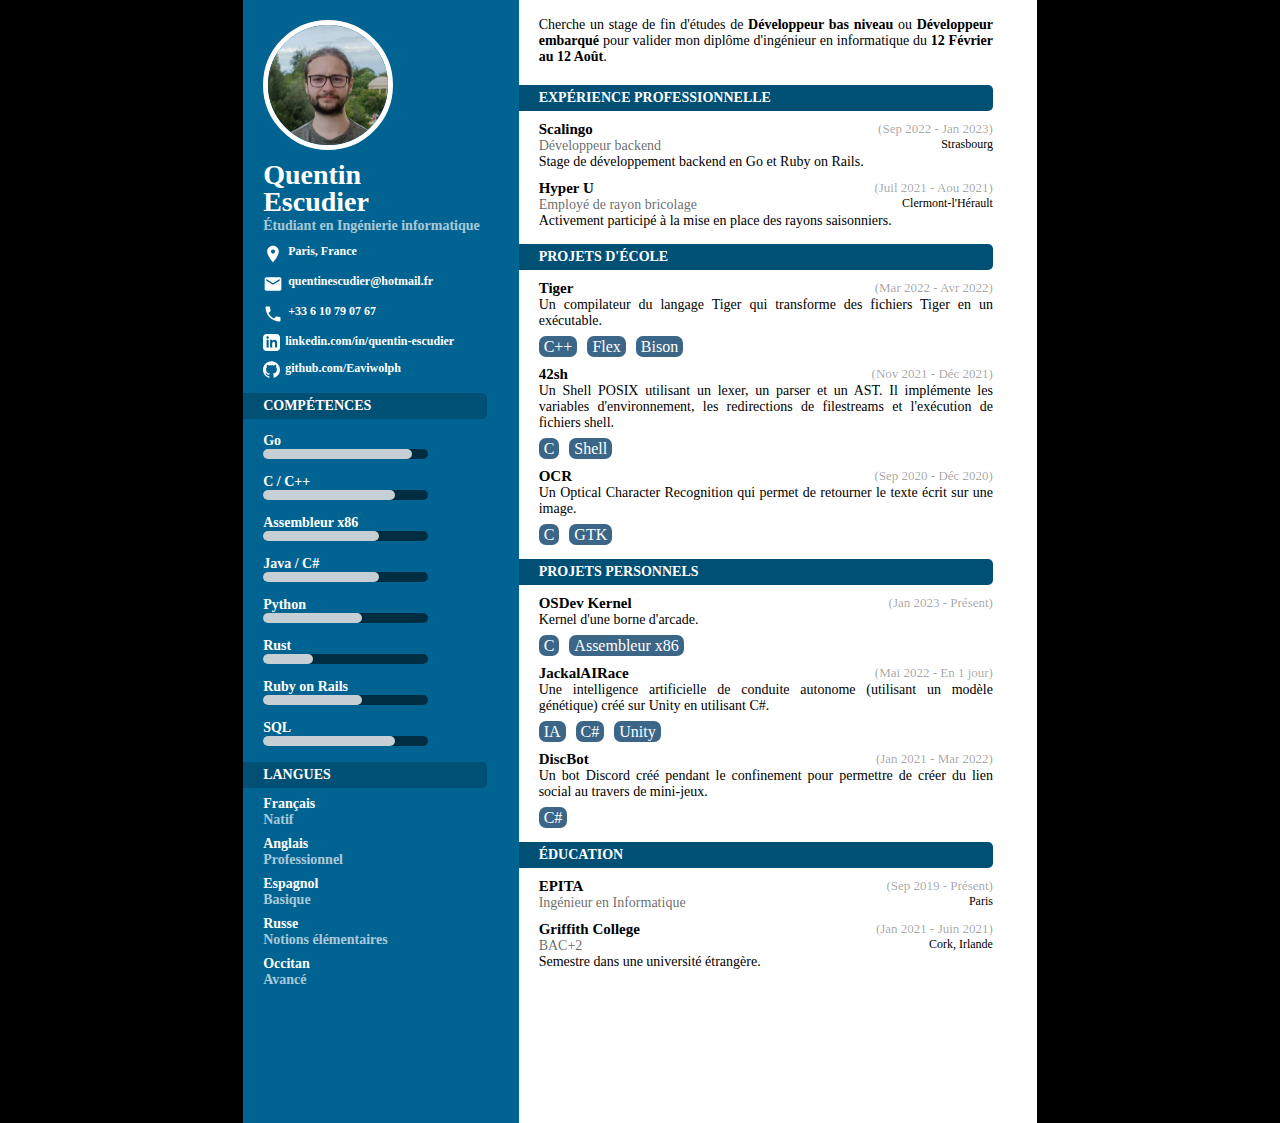
==== commit 38a87953: "Fix languages" ====
--- a/index.html
+++ b/index.html
@@ -15,7 +15,7 @@
         <img id="profil" src="img/Profil.jpg">
         <h1>Quentin</h1>
         <h1>Escudier</h1>
-        <p class="subTitle">Etudiant en Ingénierie informatique</p>
+        <p id="my-title">Étudiant en Ingénierie informatique</p>
         <div class="comp">
             <svg viewBox="0 0 24 24">
                 <path
@@ -60,38 +60,156 @@
             <progress value="90" max="100"></progress>
             <p class="context">C / C++</p>
             <progress value="80" max="100"></progress>
-            <p class="context">SQL</p>
-            <progress value="80" max="100"></progress>
-            <p class="context">Java</p>
+            <p class="context">Assembleur x86</p>
+            <progress value="70" max="100"></progress>
+            <p class="context">Java / C#</p>
             <progress value="70" max="100"></progress>
             <p class="context">Python</p>
             <progress value="60" max="100"></progress>
-            <p class="context">C#</p>
-            <progress value="60" max="100"></progress>
+            <p class="context">Rust</p>
+            <progress value="30" max="100"></progress>
             <p class="context">Ruby on Rails</p>
             <progress value="60" max="100"></progress>
-            <p class="context">Assembleur x86</p>
-            <progress value="70" max="100"></progress>
+            <p class="context">SQL</p>
+            <progress value="80" max="100"></progress>
         </div>
         <div>
             <h2>LANGUES</h2>
+            <p class="language">Français</p>
+            <p class="sub-title">Natif</p>
             <p class="language">Anglais</p>
-            <p class="subTitle">B2</p>
+            <p class="sub-title">Professionnel</p>
             <p class="language">Espagnol</p>
-            <p class="subTitle">B1</p>
+            <p class="sub-title">Basique</p>
             <p class="language">Russe</p>
-            <p class="subTitle">Notions élémentaires</p>
+            <p class="sub-title">Notions élémentaires</p>
             <p class="language">Occitan</p>
-            <p class="subTitle">Bilingue</p>
+            <p class="sub-title">Avancé</p>
         </div>
     </section>
 
     <section id="right">
-        <p class="intro">Actuellement étudiant en <b>ingénierie informatique</b>, dynamique et motivé, je possède un
-            bagage scientifique et une rigueur venant de mes études d'ingénierie. Dans le but de m'ouvrir à de nouvelles
-            opportunités, je suis à la recherche d'un stage de niveau BAC+5 de 4 à 5 mois du <b>12 Février au 12
-                Juin</b>.
+        <p class="intro">Cherche un stage de fin d'études de <b>Développeur bas niveau</b> ou <b>Développeur
+                embarqué</b> pour valider
+            mon diplôme d'ingénieur en informatique du <b>12 Février au 12 Août</b>.
         </p>
+
+        <div>
+            <h2>EXPÉRIENCE PROFESSIONNELLE</h2>
+            <div class="detail">
+                <div>
+                    <p class="title">Scalingo</p>
+                    <p class="description">Développeur backend</p>
+                </div>
+                <div>
+                    <p class="date">(Sep 2022 - Jan 2023)</p>
+                    <p class="location">Strasbourg</p>
+                </div>
+            </div>
+            <p class="resume">Stage de développement backend en Go et Ruby on Rails.</p>
+            <div class="detail">
+                <div>
+                    <p class="title">Hyper U</p>
+                    <p class="description">Employé de rayon bricolage</p>
+
+                </div>
+                <div>
+                    <p class="date">(Juil 2021 - Aou 2021)</p>
+                    <p class="location">Clermont-l'Hérault</p>
+                </div>
+            </div>
+            <p class="resume">Activement participé à la mise en place des rayons saisonniers.</p>
+
+            <h2>PROJETS D'ÉCOLE</h2>
+            <div class="detail">
+                <div>
+                    <p class="title">Tiger</p>
+                </div>
+                <div>
+                    <p class="date">(Mar 2022 - Avr 2022)</p>
+                </div>
+            </div>
+            <p class="resume">Un compilateur du langage Tiger qui transforme des fichiers Tiger en un exécutable.</p>
+            <div class="bubble">
+                <span>C++</span><span>Flex</span><span>Bison</span>
+            </div>
+
+            <div class="detail">
+                <div>
+                    <p class="title">42sh</p>
+                </div>
+                <div>
+                    <p class="date">(Nov 2021 - Déc 2021)</p>
+                </div>
+            </div>
+            <p class="resume">Un Shell POSIX utilisant un lexer, un parser et un AST. Il implémente les
+                variables d'environnement, les redirections de filestreams et l'exécution
+                de fichiers shell.</p>
+            <div class="bubble">
+                <span>C</span><span>Shell</span>
+            </div>
+
+            <div class="detail">
+                <div>
+                    <p class="title">OCR</p>
+
+                </div>
+                <div>
+                    <p class="date">(Sep 2020 - Déc 2020)</p>
+                </div>
+
+            </div>
+            <p class="resume">Un Optical Character Recognition qui permet de retourner le texte écrit sur une image.</p>
+            <div class="bubble">
+                <span>C</span><span>GTK</span>
+            </div>
+        </div>
+
+        <div>
+            <h2>PROJETS PERSONNELS</h2>
+            <div class="detail">
+                <div>
+                    <p class="title">OSDev Kernel</p>
+                </div>
+                <div>
+                    <p class="date">(Jan 2023 - Présent)</p>
+                </div>
+            </div>
+            <p class="resume">Kernel d'une borne d'arcade.</p>
+            <div class="bubble">
+                <span>C</span><span>Assembleur x86</span>
+            </div>
+
+            <div class="detail">
+                <div>
+                    <p class="title">JackalAIRace</p>
+                </div>
+                <div>
+                    <p class="date">(Mai 2022 - En 1 jour)</p>
+                </div>
+            </div>
+            <p class="resume">Une intelligence artificielle de conduite autonome (utilisant un modèle génétique) créé
+                sur
+                Unity en utilisant C#.</p>
+            <div class="bubble">
+                <span>IA</span><span>C#</span><span>Unity</span>
+            </div>
+
+            <div class="detail">
+                <div>
+                    <p class="title">DiscBot</p>
+
+                </div>
+                <div>
+                    <p class="date">(Jan 2021 - Mar 2022)</p>
+                </div>
+            </div>
+            <p class="resume">Un bot Discord créé pendant le confinement pour permettre de créer du
+                lien social au travers de mini-jeux.</p>
+            <div class="bubble">
+                <span>C#</span>
+            </div>
+        </div>
 
         <div>
             <h2>ÉDUCATION</h2>
@@ -101,7 +219,7 @@
                     <p class="description">Ingénieur en Informatique</p>
                 </div>
                 <div>
-                    <p class="date">(Sep 2019 - Present)</p>
+                    <p class="date">(Sep 2019 - Présent)</p>
                     <p class="location">Paris</p>
                 </div>
             </div>
@@ -112,126 +230,9 @@
                     <p>Semestre dans une université étrangère.</p>
                 </div>
                 <div>
-                    <p class="date">(Jan 2021 - Jun 2021)</p>
+                    <p class="date">(Jan 2021 - Juin 2021)</p>
                     <p class="location">Cork, Irlande</p>
                 </div>
-            </div>
-        </div>
-
-        <div>
-            <h2>EXPERIENCE</h2>
-            <div class="detail">
-                <div>
-                    <p class="title">Scalingo</p>
-                    <p class="description">Stagiaire</p>
-                </div>
-                <div>
-                    <p class="date">(Septembre 2022 - Janvier 2023)</p>
-                    <p class="location">Strasbourg</p>
-                </div>
-            </div>
-            <p class="resume">Projets de développement backend en Go et Ruby on Rails.</p>
-            <div class="detail">
-                <div>
-                    <p class="title">Hyper U</p>
-                    <p class="description">Employé de rayon bricolage</p>
-
-                </div>
-                <div>
-                    <p class="date">(Jul 2021 - Aug 2021)</p>
-                    <p class="location">Clermont-l'Hérault</p>
-                </div>
-            </div>
-            <p class="resume">Activement participé à la mise en place des rayons saisonniers.</p>
-
-            <h2>PROJETS D'ÉCOLE</h2>
-            <div class="detail">
-                <div>
-                    <p class="title">Tiger</p>
-                </div>
-                <div>
-                    <p class="date">(Mar 2022 - Apr 2022)</p>
-                </div>
-            </div>
-            <p class="resume">Un compilateur du langage Tiger qui transforme des fichiers Tiger en un exécutable.</p>
-            <div class="bubble">
-                <span>C++</span><span>Flex</span><span>Bison</span>
-            </div>
-
-            <div class="detail">
-                <div>
-                    <p class="title">42sh</p>
-                </div>
-                <div>
-                    <p class="date">(Nov 2021 - Dec 2021)</p>
-                </div>
-            </div>
-            <p class="resume">Un Shell POSIX utilisant un lexer, un parser et un AST. Il implémente les
-                variables d'environnement, les redirections de filestreams et l'exécution
-                de fichiers shell.</p>
-            <div class="bubble">
-                <span>C</span><span>Shell</span>
-            </div>
-
-            <div class="detail">
-                <div>
-                    <p class="title">OCR</p>
-
-                </div>
-                <div>
-                    <p class="date">(Sep 2020 - Dec 2020)</p>
-                </div>
-
-            </div>
-            <p class="resume">Un Optical Character Recognition qui permet de retourner le texte écrit sur une image.</p>
-            <div class="bubble">
-                <span>C</span><span>GTK</span>
-            </div>
-        </div>
-
-        <div>
-            <h2>PROJETS PERSONNELS</h2>
-            <div class="detail">
-                <div>
-                    <p class="title">OSDev Kernel</p>
-                </div>
-                <div>
-                    <p class="date">(Jan 2023 - Present)</p>
-                </div>
-            </div>
-            <p class="resume">Kernel d'une borne d'arcade.</p>
-            <div class="bubble">
-                <span>C</span><span>Assembleur x86</span>
-            </div>
-
-            <div class="detail">
-                <div>
-                    <p class="title">JackalAIRace</p>
-                </div>
-                <div>
-                    <p class="date">(Mai 2022 - En 1 jour)</p>
-                </div>
-            </div>
-            <p class="resume">Une intelligence artificielle de conduite autonome (utilisant un modèle génétique) créé
-                sur
-                Unity en utilisant C#.</p>
-            <div class="bubble">
-                <span>IA</span><span>C#</span><span>Unity</span>
-            </div>
-
-            <div class="detail">
-                <div>
-                    <p class="title">DiscBot</p>
-
-                </div>
-                <div>
-                    <p class="date">(Jan 2021 - Mar 2022)</p>
-                </div>
-            </div>
-            <p class="resume">Un bot Discord créé pendant le confinement pour permettre de créer du
-                lien social au travers de mini-jeux.</p>
-            <div class="bubble">
-                <span>C#</span>
             </div>
         </div>
     </section>
--- a/style.css
+++ b/style.css
@@ -24,6 +24,32 @@
     font-family: "OpenSans";
 }
 
+a {
+    color: white;
+    text-decoration: none;
+}
+
+h1 {
+    font-size: 28px;
+    margin-bottom: -10px;
+    margin-top: 5px;
+}
+
+h2 {
+    font-size: 14px;
+    background-color: #004F74;
+    margin-left: -20px;
+    margin-top: 15px;
+    margin-bottom: 0px;
+    padding-left: 20px;
+    padding-top: 5px;
+    padding-bottom: 5px;
+    border-top-right-radius: 5px;
+    border-bottom-right-radius: 5px;
+    width: 95%;
+    color: white;
+}
+
 /*
  * Left part
  */
@@ -62,34 +88,9 @@
     margin-right: 5px;
 }
 
-a {
-    color: white;
-    text-decoration: none;
-}
-
-h1 {
-    font-size: 28px;
-    margin-bottom: -10px;
-    margin-top: 5px;
-}
-
-h2 {
-    font-size: 14px;
-    background-color: #004F74;
-    margin-left: -20px;
-    margin-top: 6px;
-    margin-bottom: 0px;
-    padding-left: 20px;
-    padding-top: 5px;
-    padding-bottom: 5px;
-    border-top-right-radius: 5px;
-    border-bottom-right-radius: 5px;
-    width: 95%;
-    color: white;
-}
-
 .language {
-    margin-bottom: -6px;
+    margin: 0px;
+    margin-top: 8px;
 }
 
 progress {
@@ -142,10 +143,16 @@
     width: 95%;
 }
 
-.subTitle {
+#my-title {
     font-size: 14px;
     margin-top: 10px;
     margin-bottom: 0px;
+    color: rgba(255, 255, 255, 0.67);
+}
+
+.sub-title {
+    font-size: 14px;
+    margin: 0px;
     color: rgba(255, 255, 255, 0.67);
 }
 
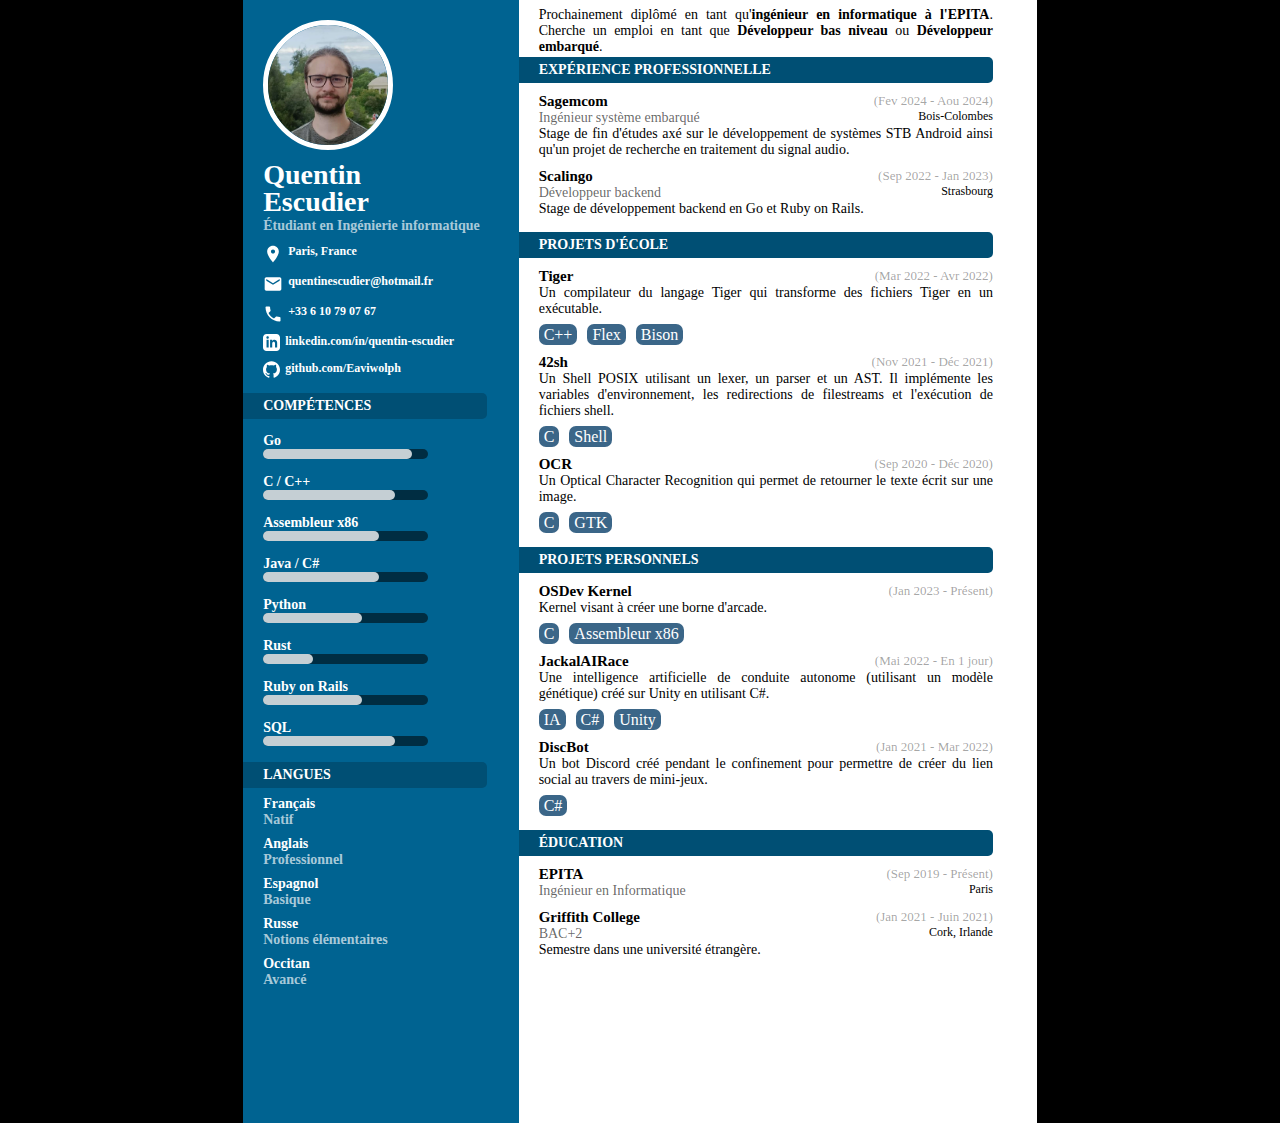
==== commit 3f755cbb: "feat: update sagemcom" ====
--- a/index.html
+++ b/index.html
@@ -89,13 +89,26 @@
     </section>
 
     <section id="right">
-        <p class="intro">Cherche un stage de fin d'études de <b>Développeur bas niveau</b> ou <b>Développeur
-                embarqué</b> pour valider
-            mon diplôme d'ingénieur en informatique du <b>12 Février au 12 Août</b>.
+        <p class="intro">
+            Prochainement diplômé en tant qu'<b>ingénieur en informatique à l'EPITA</b>. Cherche un emploi en tant que
+            <b>Développeur bas niveau</b> ou <b>Développeur embarqué</b>.
         </p>
 
         <div>
             <h2>EXPÉRIENCE PROFESSIONNELLE</h2>
+            <div class="detail">
+                <div>
+                    <p class="title">Sagemcom</p>
+                    <p class="description">Ingénieur système embarqué</p>
+
+                </div>
+                <div>
+                    <p class="date">(Fev 2024 - Aou 2024)</p>
+                    <p class="location">Bois-Colombes</p>
+                </div>
+            </div>
+            <p class="resume">Stage de fin d'études axé sur le développement de systèmes STB Android ainsi qu'un projet
+                de recherche en traitement du signal audio.</p>
             <div class="detail">
                 <div>
                     <p class="title">Scalingo</p>
@@ -107,18 +120,6 @@
                 </div>
             </div>
             <p class="resume">Stage de développement backend en Go et Ruby on Rails.</p>
-            <div class="detail">
-                <div>
-                    <p class="title">Hyper U</p>
-                    <p class="description">Employé de rayon bricolage</p>
-
-                </div>
-                <div>
-                    <p class="date">(Juil 2021 - Aou 2021)</p>
-                    <p class="location">Clermont-l'Hérault</p>
-                </div>
-            </div>
-            <p class="resume">Activement participé à la mise en place des rayons saisonniers.</p>
 
             <h2>PROJETS D'ÉCOLE</h2>
             <div class="detail">
@@ -175,7 +176,7 @@
                     <p class="date">(Jan 2023 - Présent)</p>
                 </div>
             </div>
-            <p class="resume">Kernel d'une borne d'arcade.</p>
+            <p class="resume">Kernel visant à créer une borne d'arcade.</p>
             <div class="bubble">
                 <span>C</span><span>Assembleur x86</span>
             </div>
--- a/style.css
+++ b/style.css
@@ -139,7 +139,8 @@
 }
 
 #right .intro {
-    margin-top: -3px;
+    margin-top: -13px;
+    margin-bottom: -13px;
     width: 95%;
 }
 
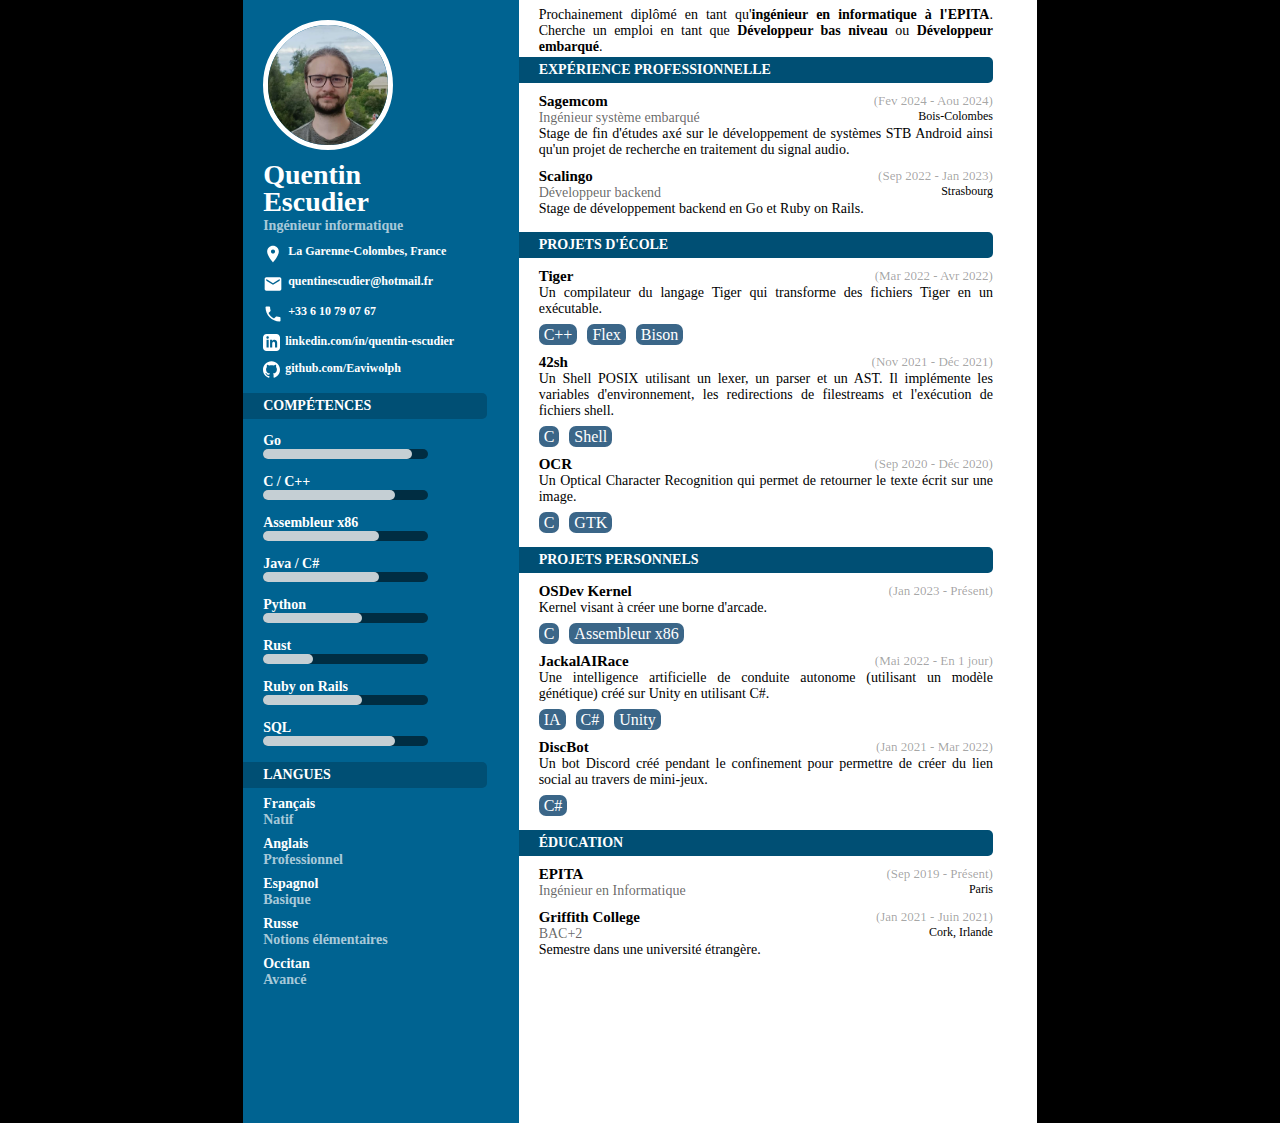
==== commit 3b644401: "fix: new location" ====
--- a/index.html
+++ b/index.html
@@ -15,14 +15,14 @@
         <img id="profil" src="img/Profil.jpg">
         <h1>Quentin</h1>
         <h1>Escudier</h1>
-        <p id="my-title">Étudiant en Ingénierie informatique</p>
+        <p id="my-title">Ingénieur informatique</p>
         <div class="comp">
             <svg viewBox="0 0 24 24">
                 <path
                     d="M12 2C8.13 2 5 5.13 5 9c0 5.25 7 13 7 13s7-7.75 7-13c0-3.87-3.13-7-7-7zm0 9.5c-1.38 0-2.5-1.12-2.5-2.5s1.12-2.5 2.5-2.5 2.5 1.12 2.5 2.5-1.12 2.5-2.5 2.5z">
                 </path>
             </svg>
-            <p>Paris, France</p>
+            <p>La Garenne-Colombes, France</p>
         </div>
         <div class="comp">
             <svg viewBox="0 0 24 24">
